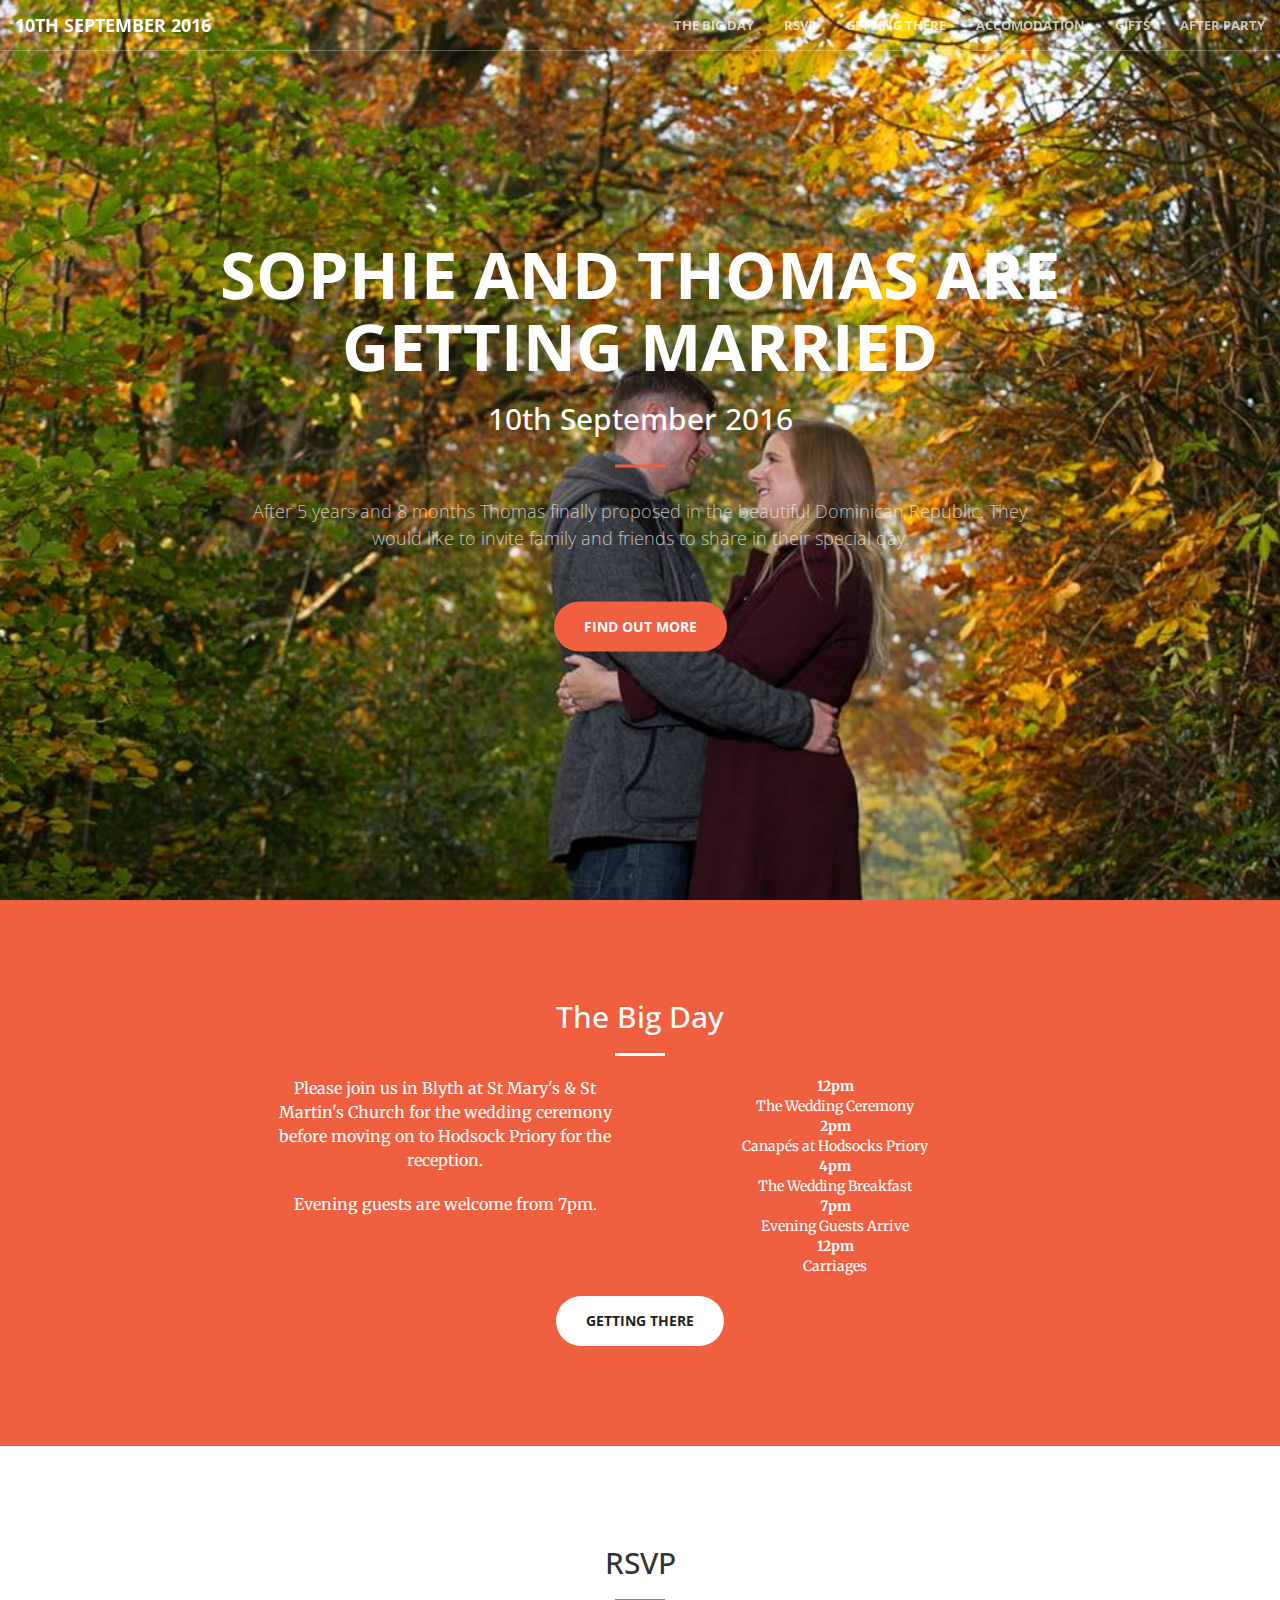
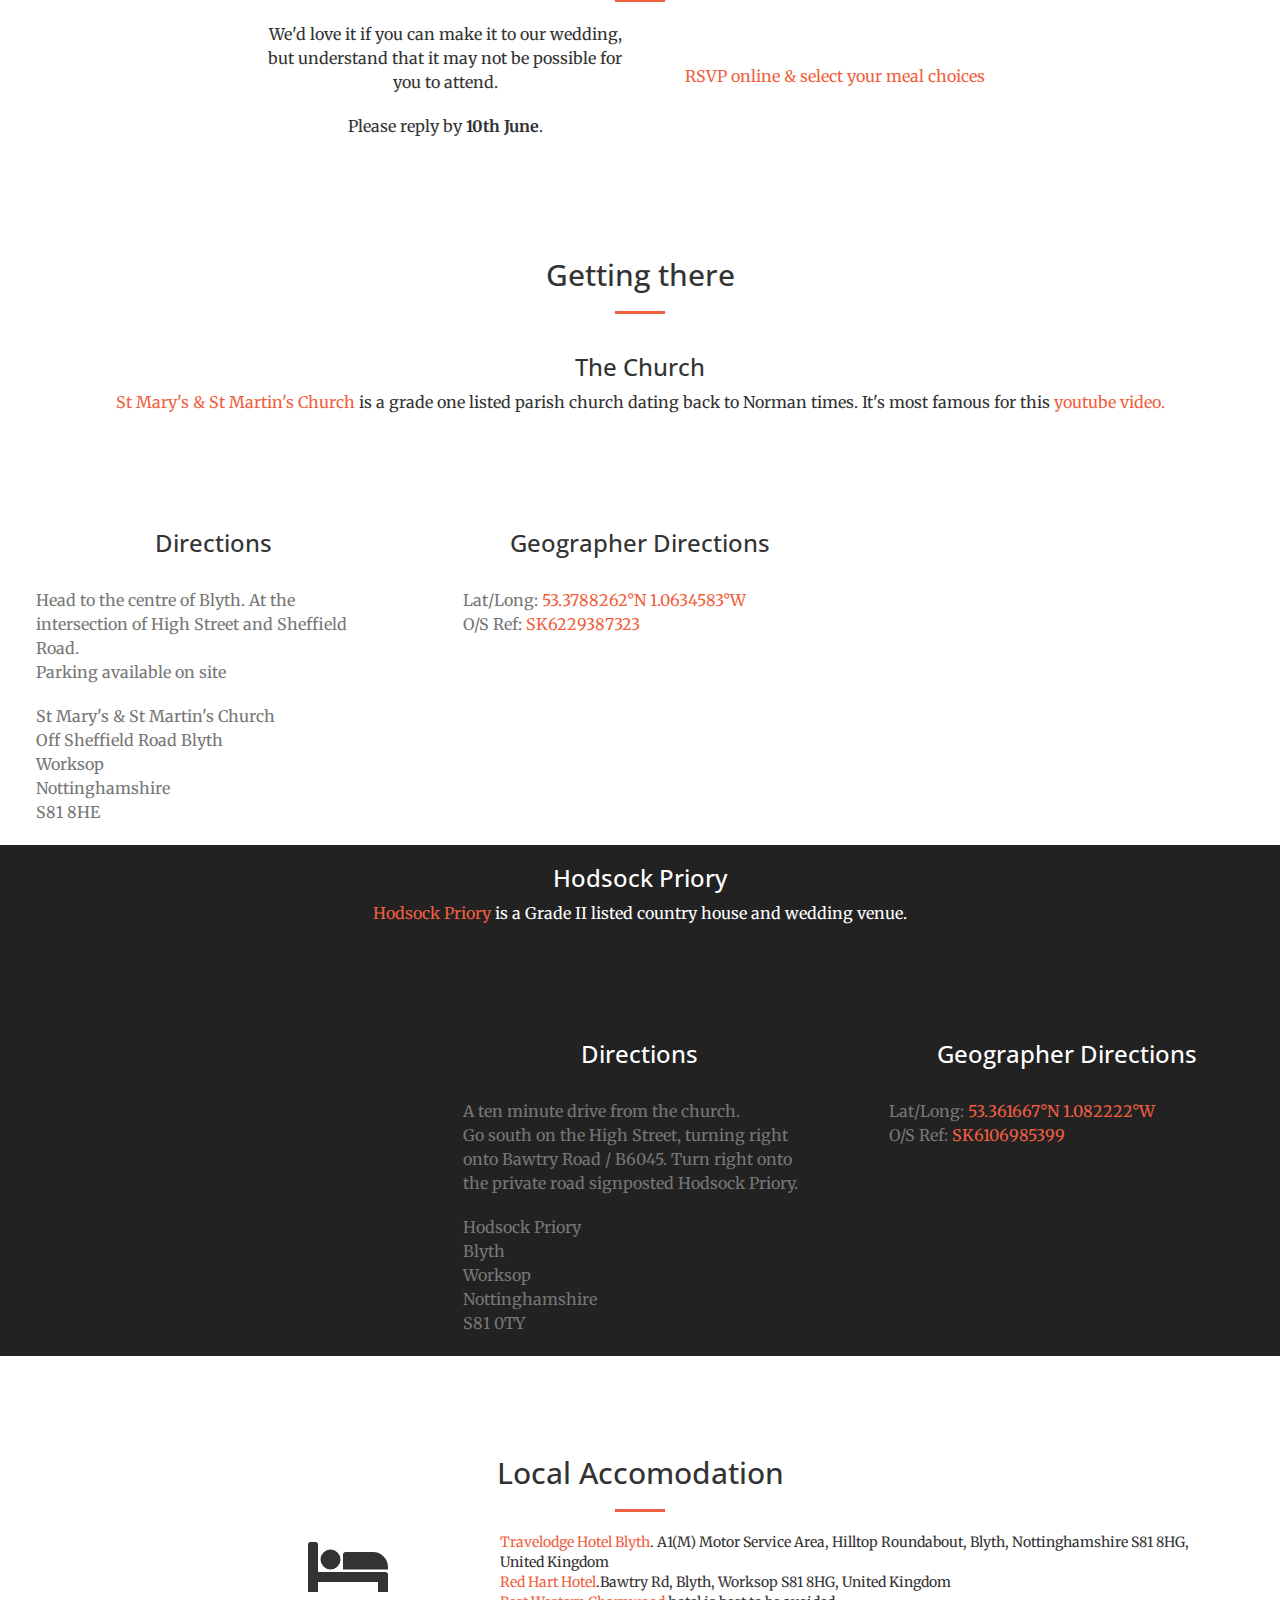
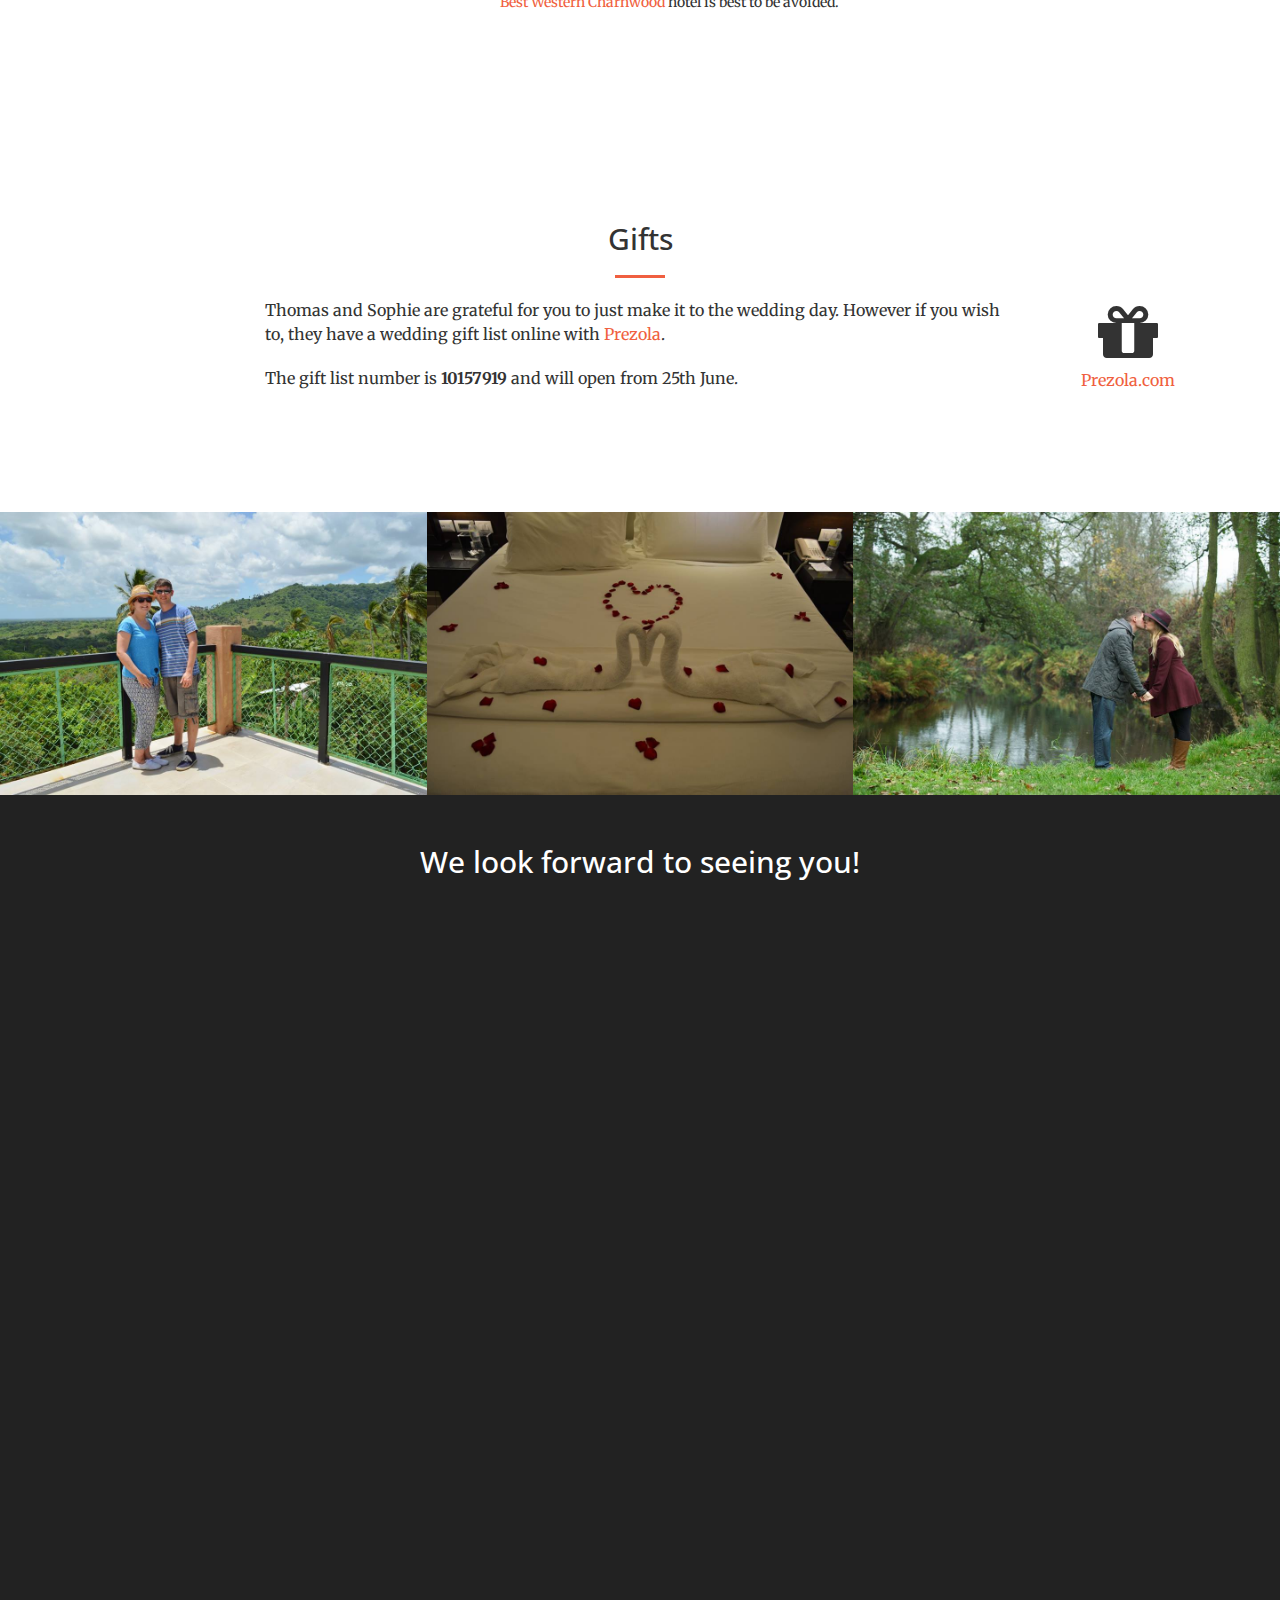
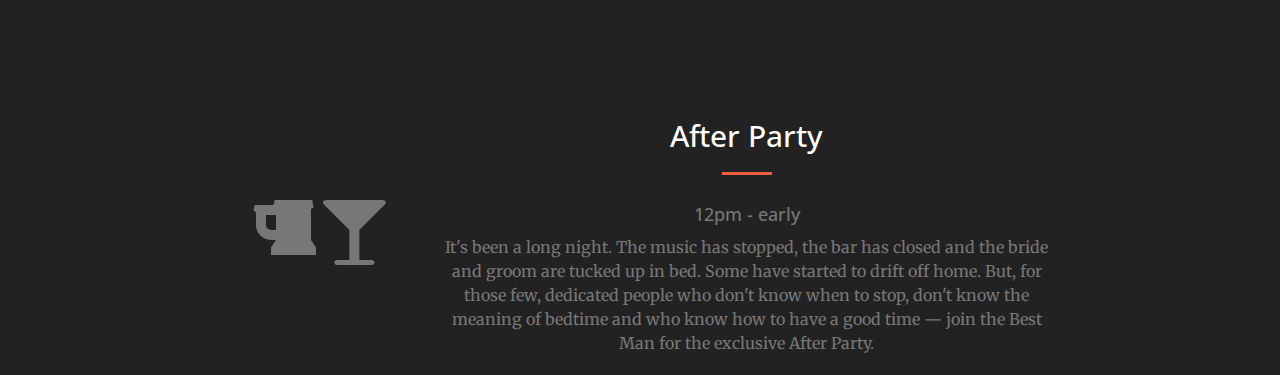
==== index.html @ a08fa5dc "Added gift list, updated times" ====
<!DOCTYPE html>
<html lang="en">

<head>

    <meta charset="utf-8">
    <meta http-equiv="X-UA-Compatible" content="IE=edge">
    <meta name="viewport" content="width=device-width, initial-scale=1">
    <meta name="description" content="">
    <meta name="author" content="">

    <title>Sophie and Thomas are getting married</title>

    <!-- Bootstrap Core CSS -->
    <link rel="stylesheet" href="css/bootstrap.min.css" type="text/css">

    <!-- Custom Fonts -->
    <link href='http://fonts.googleapis.com/css?family=Open+Sans:300italic,400italic,600italic,700italic,800italic,400,300,600,700,800' rel='stylesheet' type='text/css'>
    <link href='http://fonts.googleapis.com/css?family=Merriweather:400,300,300italic,400italic,700,700italic,900,900italic' rel='stylesheet' type='text/css'>
    <link rel="stylesheet" href="font-awesome/css/font-awesome.min.css" type="text/css">

    <!-- Plugin CSS -->
    <link rel="stylesheet" href="css/animate.min.css" type="text/css">

    <!-- Custom CSS -->
    <link rel="stylesheet" href="css/creative.css" type="text/css">

    <!-- HTML5 Shim and Respond.js IE8 support of HTML5 elements and media queries -->
    <!-- WARNING: Respond.js doesn't work if you view the page via file:// -->
    <!--[if lt IE 9]>
        <script src="https://oss.maxcdn.com/libs/html5shiv/3.7.0/html5shiv.js"></script>
        <script src="https://oss.maxcdn.com/libs/respond.js/1.4.2/respond.min.js"></script>
    <![endif]-->

</head>

<body id="page-top">

    <nav id="mainNav" class="navbar navbar-default navbar-fixed-top">
        <div class="container-fluid">
            <!-- Brand and toggle get grouped for better mobile display -->
            <div class="navbar-header">
                <button type="button" class="navbar-toggle collapsed" data-toggle="collapse" data-target="#bs-example-navbar-collapse-1">
                    <span class="sr-only">Toggle navigation</span>
                    <span class="icon-bar"></span>
                    <span class="icon-bar"></span>
                    <span class="icon-bar"></span>
                </button>
                <a class="navbar-brand page-scroll" href="#page-top">10th September 2016</a>
            </div>

            <!-- Collect the nav links, forms, and other content for toggling -->
            <div class="collapse navbar-collapse" id="bs-example-navbar-collapse-1">
                <ul class="nav navbar-nav navbar-right">
                    <li>
                        <a class="page-scroll" href="#bigday">The Big Day</a>
                    </li>
                    <li>
                        <a class="page-scroll" href="#rsvp">RSVP</a>
                    </li>
                    <li>
                        <a class="page-scroll" href="#gettingthere">Getting There</a>
                    </li>
                    <li>
                        <a class="page-scroll" href="#hotels">Accomodation</a>
                    </li>
                    <li>
                        <a class="page-scroll" href="#gifts">Gifts</a>
                    </li>
                    <li>
                        <a class="page-scroll" href="#afterparty">After Party</a>
                    </li>
                </ul>
            </div>
            <!-- /.navbar-collapse -->
        </div>
        <!-- /.container-fluid -->
    </nav>

    <header>
        <div class="header-content">
            <div class="header-content-inner">
                <h1>Sophie and Thomas are getting married</h1>
                <h2>10th September 2016
                <hr>
                <p>After 5 years and 8 months Thomas finally proposed in the beautiful Dominican Republic.
                They would like to invite family and friends to share in their special day.</p>
                <a href="#bigday" class="btn btn-primary btn-xl page-scroll">Find Out More</a>
            </div>
        </div>
    </header>

    <section class="bg-primary" id="bigday">
        <div class="container">
            <div class="row">
                <div class="col-lg-8 col-lg-offset-2 text-center">
                    <h2 class="section-heading">The Big Day</h2>
                    <hr class="light">
                </div>
            </div>

            <div class="row">
                <div class="col-lg-4 col-lg-offset-2 text-center">
                    <p>Please join us in Blyth at St Mary&apos;s &amp; St Martin&apos;s Church for the wedding ceremony before moving on to Hodsock Priory for the reception.</p>
                    <p>Evening guests are welcome from 7pm.</p>
                </div>
                <div class="col-lg-4 text-center">
                  <dl>
                    <dt>12pm</dt>
                    <dd>The Wedding Ceremony</dd>
                    <dt>2pm</dt>
                    <dd>Canapés at Hodsocks Priory</dd>
                    <dt>4pm</dt>
                    <dd>The Wedding Breakfast</dd>
                    <dt>7pm</dt>
                    <dd>Evening Guests Arrive</dd>
                    <dt>12pm</dt>
                    <dd>Carriages</dd>
                  </dl>
                </div>
            </div>

            <div class="row">
                <div class="col-lg-8 col-lg-offset-2 text-center">
                  <a href="#gettingthere" class="btn btn-default btn-xl page-scroll">Getting There</a>
                </div>
            </div>

        </div>
    </section>

    <section id="rsvp">
        <div class="container">
            <div class="row">
                <div class="col-lg-8 col-lg-offset-2 text-center">
                    <h2 class="section-heading">RSVP</h2>
                    <hr class="primary">
                </div>
                <div class="col-lg-4 col-lg-offset-2 text-center">
                  <p>We&apos;d love it if you can make it to our wedding, but understand that it may not be possible for you to attend.</p>
                  <p>Please reply by <b>10th June</b>.</p>
                </div>
                <div class="col-lg-4 text-center">
                    <i class="fa fa-edit fa-3x wow bounceIn" data-wow-delay=".1s"></i>
                    <p><a href="rsvp.html">RSVP online &amp; select your meal choices</a></p>
                </div>
            </div>
        </div>
    </section>

    <section id="gettingthere" style="padding:0">
        <div class="container">
            <div class="row">
                <div class="col-lg-12 text-center">
                    <h2 class="section-heading">Getting there</h2>
                    <hr class="primary">
                </div>
            </div>
        </div>
        <div class="container-fluid">
          <div class="row">
              <div class="col-lg-12 text-center">
                  <h3>The Church</h3>
                  <p><a href="https://en.wikipedia.org/wiki/St._Mary_and_St._Martin’s_Church,_Blyth">St Mary&apos;s &amp; St Martin&apos;s Church</a> is a grade one listed parish church dating back to Norman times.
                  It&apos;s most famous for this <a href="http://www.youtube.com/watch?v=cMrvcORsDLI">youtube video.</a></p>
              </div>
          </div>
            <div class="row">
                <div class="col-md-4 text-center">
                    <div class="service-box">
                        <i class="fa fa-4x fa-car wow bounceIn text-primary"></i>
                        <h3>Directions</h3>
                        <div class="text-left text-muted direction-box">
                          <p>Head to the centre of Blyth. At the intersection of High Street and Sheffield Road.</p>
                          <p>Parking available on site</p>
                          <br/>
                          <p>St Mary&apos;s &amp; St Martin&apos;s Church<br />
                            Off Sheffield Road
                            Blyth<br />
                            Worksop<br />
                            Nottinghamshire<br />
                            S81 8HE<br />
                          </p>
                      </div>
                    </div>
                </div>
                <div class="col-md-4 text-center">
                    <div class="service-box">
                        <i class="fa fa-compass  fa-4x  wow bounceIn text-primary" data-wow-delay=".1s"></i>
                        <h3>Geographer Directions</h3>
                        <div class="text-left text-muted direction-box">
                          <p class="text-muted">Lat/Long: <a href="https://www.google.com/maps/place//@53.378826,-1.063458,15z/data=!4m2!3m1!1s0x0:0x0!5m1!1e4?hl=en">53.3788262°N 1.0634583°W</a></p>
                          <p class="text-muted">O/S Ref: <a href="http://streetmap.co.uk/grid/462293_387324_120">SK6229387323</a></p>
                        </div>
                    </div>
                </div>
                <div class="col-md-4 text-center">
                    <div class="service-box">
                        <iframe src="https://www.google.com/maps/embed?pb=!1m18!1m12!1m3!1d4760.009570022989!2d-1.06208945619135!3d53.37896386280019!2m3!1f0!2f0!3f0!3m2!1i1024!2i768!4f13.1!3m3!1m2!1s0x4879082c487f921f%3A0x64be069c016cb167!2sBlyth%2C+Nottinghamshire%2C+UK!5e0!3m2!1sen!2sus!4v1456592866315" width="300" height="300" frameborder="0" style="border:0;" allowfullscreen></iframe>
                    </div>
                </div>
            </div>
          </div>
        </div>
      </section>

      <section id="gettingthere2" style="padding:0;">
          <div class="container-fluid bg-dark text-muted" style="">
            <div class="row">
                <div class="col-lg-12 text-center">
                    <h3>Hodsock Priory</h3>
                    <p><a href="http://www.hodsockpriory.com">Hodsock Priory</a> is a Grade II listed country house and wedding venue.</p>
                </div>
            </div>
            <div class="row">
              <div class="col-md-4 text-center">
                  <div class="service-box">
                      <iframe src="https://www.google.com/maps/embed?pb=!1m18!1m12!1m3!1d2380.938889545225!2d-1.0848186481462587!3d53.36224857988407!2m3!1f0!2f0!3f0!3m2!1i1024!2i768!4f13.1!3m3!1m2!1s0x4879a712f91eb495%3A0x3b90d8b48d2a45e0!2sHodsock+Priory+Wedding+Venue!5e0!3m2!1sen!2sus!4v1456593014130" width="300" height="300" frameborder="0" style="border0;" allowfullscreen></iframe>
                  </div>
              </div>
                <div class="col-md-4 text-center">
                    <div class="service-box">
                        <i class="fa fa-4x fa-car wow bounceIn text-primary"></i>
                        <h3>Directions</h3>
                        <div class="text-left text-muted direction-box">
                          <p>A ten minute drive from the church.</p>
                          <p>Go south on the High Street, turning right onto Bawtry Road / B6045. Turn right onto the private road signposted Hodsock Priory.</p>
                          <br/>
                          <p>Hodsock Priory<br />
                            Blyth<br />
                            Worksop<br />
                            Nottinghamshire<br />
                            S81 0TY<br />
                          </p>
                      </div>
                    </div>
                </div>
                <div class="col-md-4 text-center">
                    <div class="service-box">
                        <i class="fa fa-compass  fa-4x  wow bounceIn text-primary" data-wow-delay=".1s"></i>
                        <h3>Geographer Directions</h3>
                          <div class="text-left text-muted direction-box">
                          <p class="text-muted">Lat/Long: <a href="https://www.google.com/maps/place/Hodsock+Priory/@53.361667,-1.082222,15z/data=!4m6!1m3!3m2!1s0x0:0x0!3b1!3m1!1s0x0000000000000000:0x423e89a7cfa94254!5m1!1e4?hl=en">53.361667°N 1.082222°W</a></p>
                          <p class="text-muted">O/S Ref: <a href="https://streetmap.co.uk/grid/461070_385399_120">SK6106985399</a></p>
                      </div>
                    </div>
                </div>
          </div>
          </div>
      </section>

      <section id="hotels">
          <div class="container">
              <div class="row">
                  <div class="col-lg-8 col-lg-offset-2 text-center">
                      <h2 class="section-heading">Local Accomodation</h2>
                      <hr class="primary">
                  </div>
                  <div class="col-lg-2 col-lg-offset-2 text-center">
                    <i class="fa fa-hotel fa-5x" ></i>
                  </div>
                  <div class="col-lg-8 text-left">
                      <ul style="list-style-type:none;">
                        <li><a href="https://www.travelodge.co.uk/search_and_book/index.php?locationCode=&location=Blyth%20A1%20%28M%29%20Travelodge&checkInDate=10/09/2016&checkOutDate=11/09/2016&no_of_rooms=1&adults_1=1&children_1=0&adults_2=1&children_2=0&adults_3=1&children_3=0&adults_4=1&children_4=0&adults_5=1&children_5=0&adults_6=1&children_6=0&adults_7=1&children_7=0&adults_8=1&children_8=0&adults_9=1&children_9=0&action=search&check_form=&action_origin=hotel">Travelodge Hotel Blyth</a>. A1(M) Motor Service Area, Hilltop Roundabout, Blyth, Nottinghamshire S81 8HG, United Kingdom</li>
                        <li><a href="http://redhart.co.uk">Red Hart Hotel</a>.Bawtry Rd, Blyth, Worksop S81 8HG, United Kingdom</li>
                        <li><a href="https://www.google.com/url?sa=t&rct=j&url=https%3A%2F%2Fwww.bestwestern.co.uk%2Fhotels%2Fbest-western-charnwood-hotel-83618%3Futm_source%3Dgoogle_places%26utm_medium%3Dorganic%26utm_campaign%3DBest_Western_Charnwood_Hotel&source=maps&cd=1&usg=AFQjCNGxvXFKsRbVQMyAKA6sEWc9L-ZbnQ&sig2=7S_ahPqmlfQy4W1DxhtqYg&ved=1t%3A3443%2Cp%3ACs_RVubCG4e0a9Kdk_AI">Best Western Charnwood</a> hotel is best to be avoided.</li>
                      </ul>
                  </div>
              </div>
          </div>
      </section>


      <section id="gifts">
          <div class="container">
              <div class="row">
                  <div class="col-lg-8 col-lg-offset-2 text-center">
                      <h2 class="section-heading">Gifts</h2>
                      <hr class="primary">
                  </div>

                  <div class="col-lg-8 col-lg-offset-2 text-left">
                      <p>Thomas and Sophie are grateful for you to just make it to the wedding day. However if you wish to, they have a wedding gift list online with <a href="http://www.prezola.com/wishlists/10157919">Prezola</a>.</p>
                      <p>The gift list number is <b>10157919</b> and will open from 25th June.</p>
                  </div>

                  <div class="col-lg-2 text-center">
                    <i class="fa fa-gift fa-5x" ></i>
                    <p><a href="http://www.prezola.com/wishlists/10157919">Prezola.com</a></p>
                  </div>
              </div>
          </div>
      </section>

    <section class="no-padding" id="portfolio">
        <div class="container-fluid">
            <div class="row no-gutter">
                <div class="col-lg-4 col-sm-6">
                        <img src="img/portfolio/1.jpg" class="img-responsive" alt="Dominican Republic">
                </div>
                <div class="col-lg-4 col-sm-6">
                        <img src="img/portfolio/2.jpg" class="img-responsive" alt="Swans">
                </div>
                <div class="col-lg-4 col-sm-6">
                        <img src="img/portfolio/3.jpg" class="img-responsive" alt="Snogging">
                </div>
            </div>
        </div>
    </section>

    <aside class="bg-dark" style="padding-bottom: 800px;">
        <div class="container text-center">
            <div class="call-to-action">
                <h2>We look forward to seeing you!</h2>
            </div>
        </div>
    </aside>


    <section id="afterparty" style="padding:0;">
        <div class="container-fluid bg-dark text-muted" style="padding-top: 1.5em;">
            <div class="row">
                <div class="col-lg-8 col-lg-offset-3 text-center">
                    <h2 class="section-heading">After Party</h2>
                    <hr class="primary">
                </div>
                <div class="col-lg-2 col-lg-offset-2 text-center text-muted">
                  <i class="fa fa-beer fa-5x" ></i> <i class="fa fa-glass fa-5x" ></i>
                </div>
                <div class="col-lg-6 text-center text-muted">
                    <h4>12pm - early</h4>
                    <p>It&apos;s been a long night. The music has stopped, the bar has closed and the bride and groom are tucked up in bed. Some have started to drift off home. But, for those few, dedicated people who don&apos;t know when to stop, don&apos;t know the meaning of bedtime and who know how to have a good time &mdash; join the Best Man for the exclusive After Party.</p>
                </div>
            </div>
        </div>
    </section>


    <!-- jQuery -->
    <script src="js/jquery.js"></script>

    <!-- Bootstrap Core JavaScript -->
    <script src="js/bootstrap.min.js"></script>

    <!-- Plugin JavaScript -->
    <script src="js/jquery.easing.min.js"></script>
    <script src="js/jquery.fittext.js"></script>
    <script src="js/wow.min.js"></script>

    <!-- Custom Theme JavaScript -->
    <script src="js/creative.js"></script>

</body>

</html>
---- css/creative.css ----
/*!
 * Start Bootstrap - Creative Bootstrap Theme (http://startbootstrap.com)
 * Code licensed under the Apache License v2.0.
 * For details, see http://www.apache.org/licenses/LICENSE-2.0.
 */

html,
body {
    width: 100%;
    height: 100%;
}

body {
    font-family: Merriweather,'Helvetica Neue',Arial,sans-serif;
}

hr {
    max-width: 50px;
    border-color: #f05f40;
    border-width: 3px;
}

hr.light {
    border-color: #fff;
}

a {
    color: #f05f40;
    -webkit-transition: all .35s;
    -moz-transition: all .35s;
    transition: all .35s;
}

a:hover,
a:focus {
    color: #eb3812;
}

h1,
h2,
h3,
h4,
h5,
h6 {
    font-family: 'Open Sans','Helvetica Neue',Arial,sans-serif;
}

p {
    margin-bottom: 20px;
    font-size: 16px;
    line-height: 1.5;
}

.bg-primary {
    background-color: #f05f40;
}

.bg-dark {
    color: #fff;
    background-color: #222;
}

.text-faded {
    color: rgba(255,255,255,.7);
}

section {
    padding: 100px 0;
}

aside {
    padding: 50px 0;
}

.no-padding {
    padding: 0;
}

.navbar-default {
    border-color: rgba(34,34,34,.05);
    font-family: 'Open Sans','Helvetica Neue',Arial,sans-serif;
    background-color: #fff;
    -webkit-transition: all .35s;
    -moz-transition: all .35s;
    transition: all .35s;
}

.navbar-default .navbar-header .navbar-brand {
    text-transform: uppercase;
    font-family: 'Open Sans','Helvetica Neue',Arial,sans-serif;
    font-weight: 700;
    color: #f05f40;
}

.navbar-default .navbar-header .navbar-brand:hover,
.navbar-default .navbar-header .navbar-brand:focus {
    color: #eb3812;
}

.navbar-default .nav > li>a,
.navbar-default .nav>li>a:focus {
    text-transform: uppercase;
    font-size: 13px;
    font-weight: 700;
    color: #222;
}

.navbar-default .nav > li>a:hover,
.navbar-default .nav>li>a:focus:hover {
    color: #f05f40;
}

.navbar-default .nav > li.active>a,
.navbar-default .nav>li.active>a:focus {
    color: #f05f40!important;
    background-color: transparent;
}

.navbar-default .nav > li.active>a:hover,
.navbar-default .nav>li.active>a:focus:hover {
    background-color: transparent;
}

@media(min-width:768px) {
    .navbar-default {
        border-color: rgba(255,255,255,.3);
        background-color: transparent;
    }

    .navbar-default .navbar-header .navbar-brand {
        color: rgba(255,255,255,.7);
    }

    .navbar-default .navbar-header .navbar-brand:hover,
    .navbar-default .navbar-header .navbar-brand:focus {
        color: #fff;
    }

    .navbar-default .nav > li>a,
    .navbar-default .nav>li>a:focus {
        color: rgba(255,255,255,.7);
    }

    .navbar-default .nav > li>a:hover,
    .navbar-default .nav>li>a:focus:hover {
        color: #fff;
    }

    .navbar-default.affix {
        border-color: rgba(34,34,34,.05);
        background-color: #fff;
    }

    .navbar-default.affix .navbar-header .navbar-brand {
        font-size: 14px;
        color: #f05f40;
    }

    .navbar-default.affix .navbar-header .navbar-brand:hover,
    .navbar-default.affix .navbar-header .navbar-brand:focus {
        color: #eb3812;
    }

    .navbar-default.affix .nav > li>a,
    .navbar-default.affix .nav>li>a:focus {
        color: #222;
    }

    .navbar-default.affix .nav > li>a:hover,
    .navbar-default.affix .nav>li>a:focus:hover {
        color: #f05f40;
    }
}

header {
    position: relative;
    width: 100%;
    min-height: auto;
    text-align: center;
    color: #fff;
    background-image: url(../img/header.jpg);
    background-position: center;
    -webkit-background-size: cover;
    -moz-background-size: cover;
    background-size: cover;
    -o-background-size: cover;
}

header .header-content {
    position: relative;
    width: 100%;
    padding: 100px 15px;
    text-align: center;
}

header .header-content .header-content-inner h1 {
    margin-top: 0;
    margin-bottom: 0;
    text-transform: uppercase;
    font-weight: 700;
}

header .header-content .header-content-inner hr {
    margin: 30px auto;
}

header .header-content .header-content-inner p {
    margin-bottom: 50px;
    font-size: 16px;
    font-weight: 300;
    color: rgba(255,255,255,.7);
}

@media(min-width:768px) {
    header {
        min-height: 100%;
    }

    header .header-content {
        position: absolute;
        top: 50%;
        padding: 0 50px;
        -webkit-transform: translateY(-50%);
        -ms-transform: translateY(-50%);
        transform: translateY(-50%);
    }

    header .header-content .header-content-inner {
        margin-right: auto;
        margin-left: auto;
        max-width: 1000px;
    }

    header .header-content .header-content-inner p {
        margin-right: auto;
        margin-left: auto;
        max-width: 80%;
        font-size: 18px;
    }
}

.section-heading {
    margin-top: 0;
}

.service-box {
    margin: 50px auto 0;
    max-width: 400px;
}

@media(min-width:992px) {
    .service-box {
        margin: 20px auto 0;
    }
}

.service-box p {
    margin-bottom: 0;
}

.portfolio-box {
    display: block;
    position: relative;
    margin: 0 auto;
    max-width: 650px;
}

.portfolio-box .portfolio-box-caption {
    display: block;
    position: absolute;
    bottom: 0;
    width: 100%;
    height: 100%;
    text-align: center;
    color: #fff;
    opacity: 0;
    background: rgba(240,95,64,.9);
    -webkit-transition: all .35s;
    -moz-transition: all .35s;
    transition: all .35s;
}

.portfolio-box .portfolio-box-caption .portfolio-box-caption-content {
    position: absolute;
    top: 50%;
    width: 100%;
    text-align: center;
    transform: translateY(-50%);
}

.portfolio-box .portfolio-box-caption .portfolio-box-caption-content .project-category,
.portfolio-box .portfolio-box-caption .portfolio-box-caption-content .project-name {
    padding: 0 15px;
    font-family: 'Open Sans','Helvetica Neue',Arial,sans-serif;
}

.portfolio-box .portfolio-box-caption .portfolio-box-caption-content .project-category {
    text-transform: uppercase;
    font-size: 14px;
    font-weight: 600;
}

.portfolio-box .portfolio-box-caption .portfolio-box-caption-content .project-name {
    font-size: 18px;
}

.portfolio-box:hover .portfolio-box-caption {
    opacity: 1;
}

@media(min-width:768px) {
    .portfolio-box .portfolio-box-caption .portfolio-box-caption-content .project-category {
        font-size: 16px;
    }

    .portfolio-box .portfolio-box-caption .portfolio-box-caption-content .project-name {
        font-size: 22px;
    }
}

.call-to-action h2 {
    margin: 0 auto 20px;
}

.text-primary {
    color: #f05f40;
}

.no-gutter > [class*=col-] {
    padding-right: 0;
    padding-left: 0;
}

.btn-default {
    border-color: #fff;
    color: #222;
    background-color: #fff;
    -webkit-transition: all .35s;
    -moz-transition: all .35s;
    transition: all .35s;
}

.btn-default:hover,
.btn-default:focus,
.btn-default.focus,
.btn-default:active,
.btn-default.active,
.open > .dropdown-toggle.btn-default {
    border-color: #ededed;
    color: #222;
    background-color: #f2f2f2;
}

.btn-default:active,
.btn-default.active,
.open > .dropdown-toggle.btn-default {
    background-image: none;
}

.btn-default.disabled,
.btn-default[disabled],
fieldset[disabled] .btn-default,
.btn-default.disabled:hover,
.btn-default[disabled]:hover,
fieldset[disabled] .btn-default:hover,
.btn-default.disabled:focus,
.btn-default[disabled]:focus,
fieldset[disabled] .btn-default:focus,
.btn-default.disabled.focus,
.btn-default[disabled].focus,
fieldset[disabled] .btn-default.focus,
.btn-default.disabled:active,
.btn-default[disabled]:active,
fieldset[disabled] .btn-default:active,
.btn-default.disabled.active,
.btn-default[disabled].active,
fieldset[disabled] .btn-default.active {
    border-color: #fff;
    background-color: #fff;
}

.btn-default .badge {
    color: #fff;
    background-color: #222;
}

.btn-primary {
    border-color: #f05f40;
    color: #fff;
    background-color: #f05f40;
    -webkit-transition: all .35s;
    -moz-transition: all .35s;
    transition: all .35s;
}

.btn-primary:hover,
.btn-primary:focus,
.btn-primary.focus,
.btn-primary:active,
.btn-primary.active,
.open > .dropdown-toggle.btn-primary {
    border-color: #ed431f;
    color: #fff;
    background-color: #ee4b28;
}

.btn-primary:active,
.btn-primary.active,
.open > .dropdown-toggle.btn-primary {
    background-image: none;
}

.btn-primary.disabled,
.btn-primary[disabled],
fieldset[disabled] .btn-primary,
.btn-primary.disabled:hover,
.btn-primary[disabled]:hover,
fieldset[disabled] .btn-primary:hover,
.btn-primary.disabled:focus,
.btn-primary[disabled]:focus,
fieldset[disabled] .btn-primary:focus,
.btn-primary.disabled.focus,
.btn-primary[disabled].focus,
fieldset[disabled] .btn-primary.focus,
.btn-primary.disabled:active,
.btn-primary[disabled]:active,
fieldset[disabled] .btn-primary:active,
.btn-primary.disabled.active,
.btn-primary[disabled].active,
fieldset[disabled] .btn-primary.active {
    border-color: #f05f40;
    background-color: #f05f40;
}

.btn-primary .badge {
    color: #f05f40;
    background-color: #fff;
}

.btn {
    border: 0;
    border-radius: 300px;
    text-transform: uppercase;
    font-family: 'Open Sans','Helvetica Neue',Arial,sans-serif;
    font-weight: 700;
}

.btn-xl {
    padding: 15px 30px;
}

::-moz-selection {
    text-shadow: none;
    color: #fff;
    background: #222;
}

::selection {
    text-shadow: none;
    color: #fff;
    background: #222;
}

img::selection {
    color: #fff;
    background: 0 0;
}

img::-moz-selection {
    color: #fff;
    background: 0 0;
}

body {
    webkit-tap-highlight-color: #222;
}

.direction-box{
  padding: 1.5em;
}
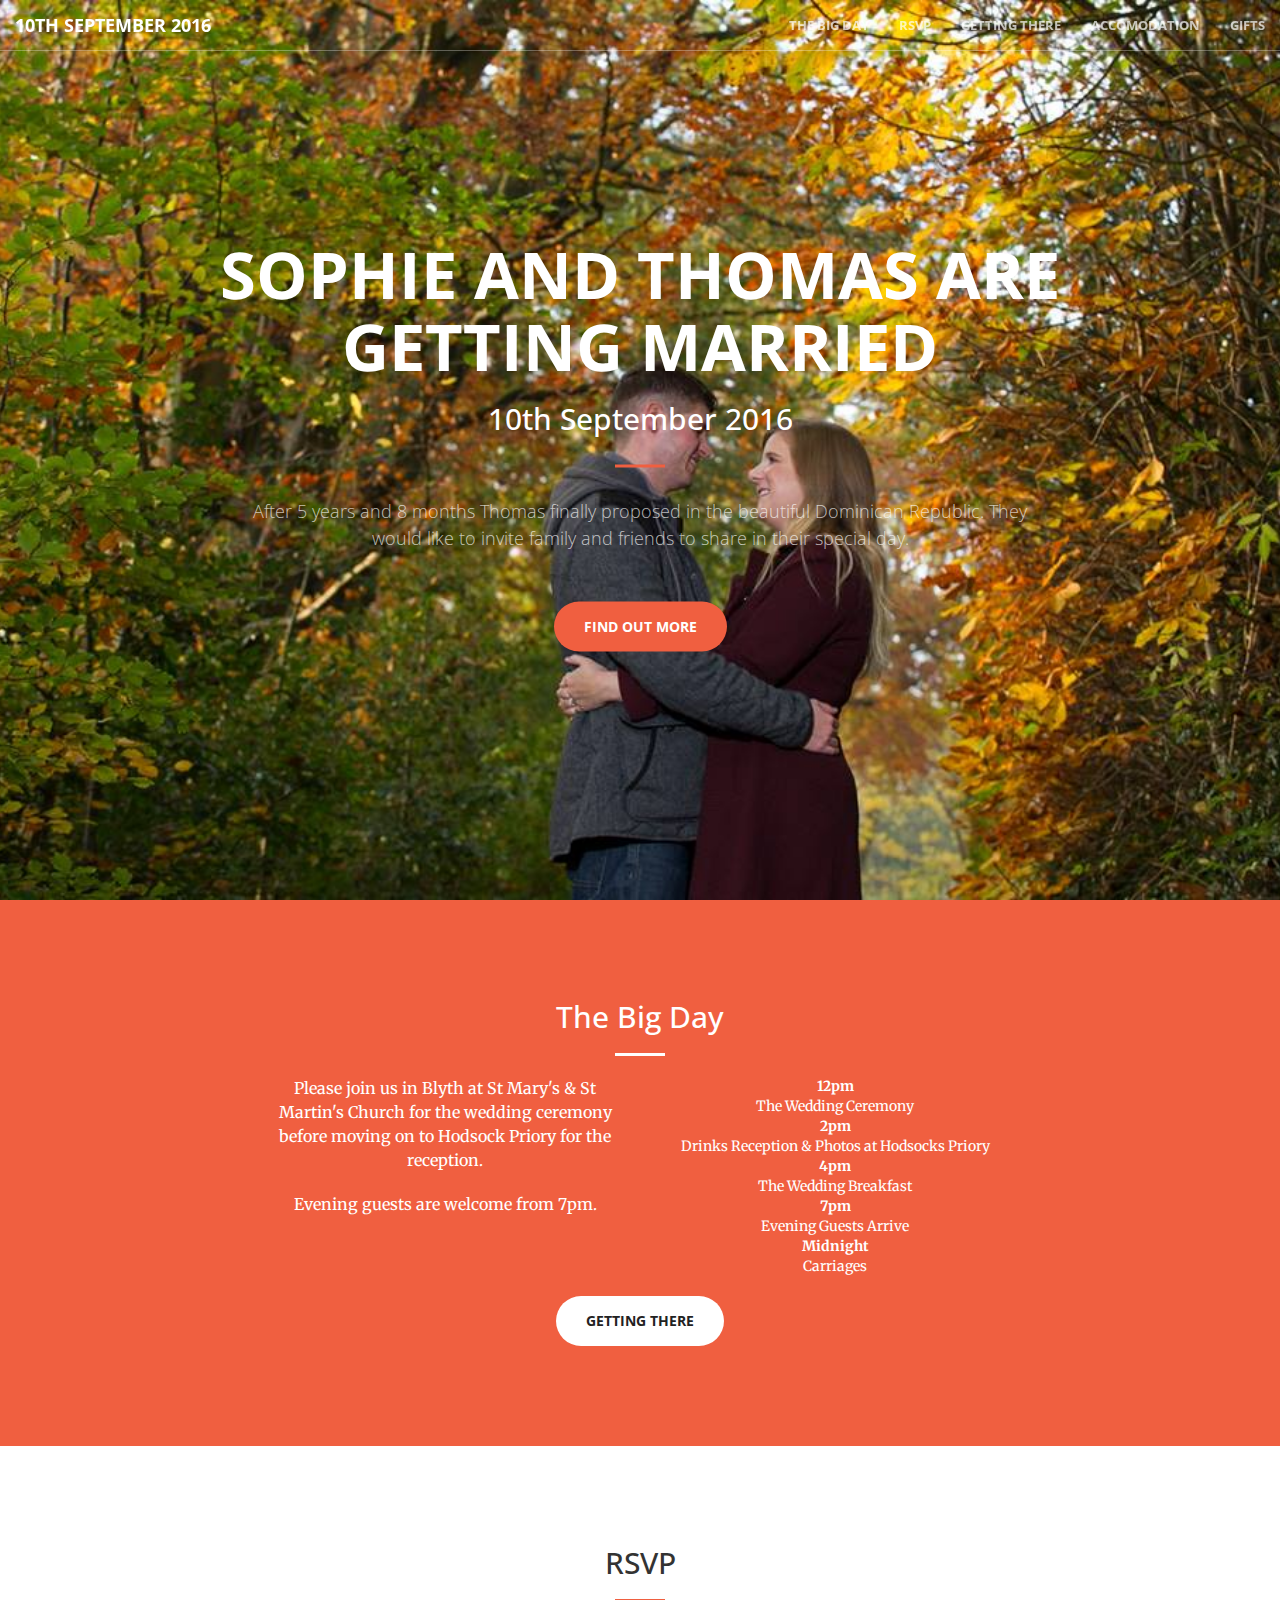
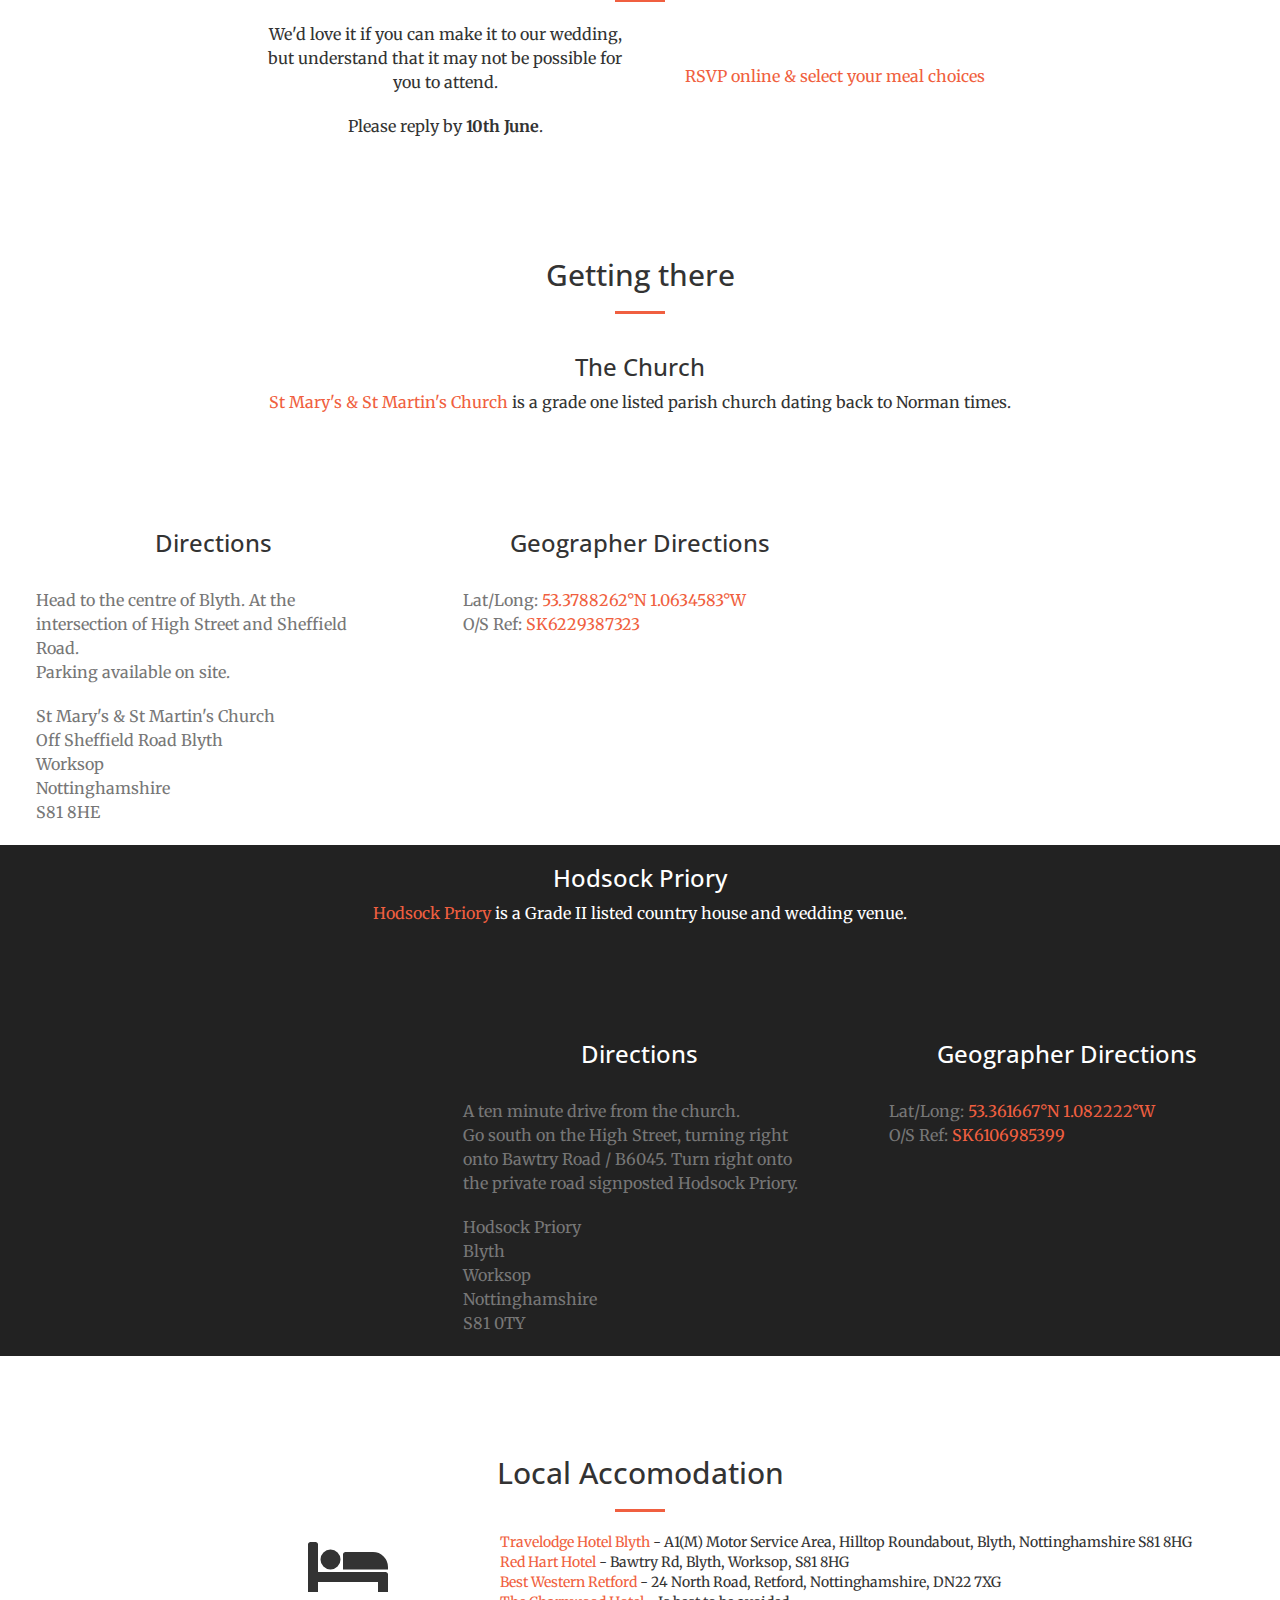
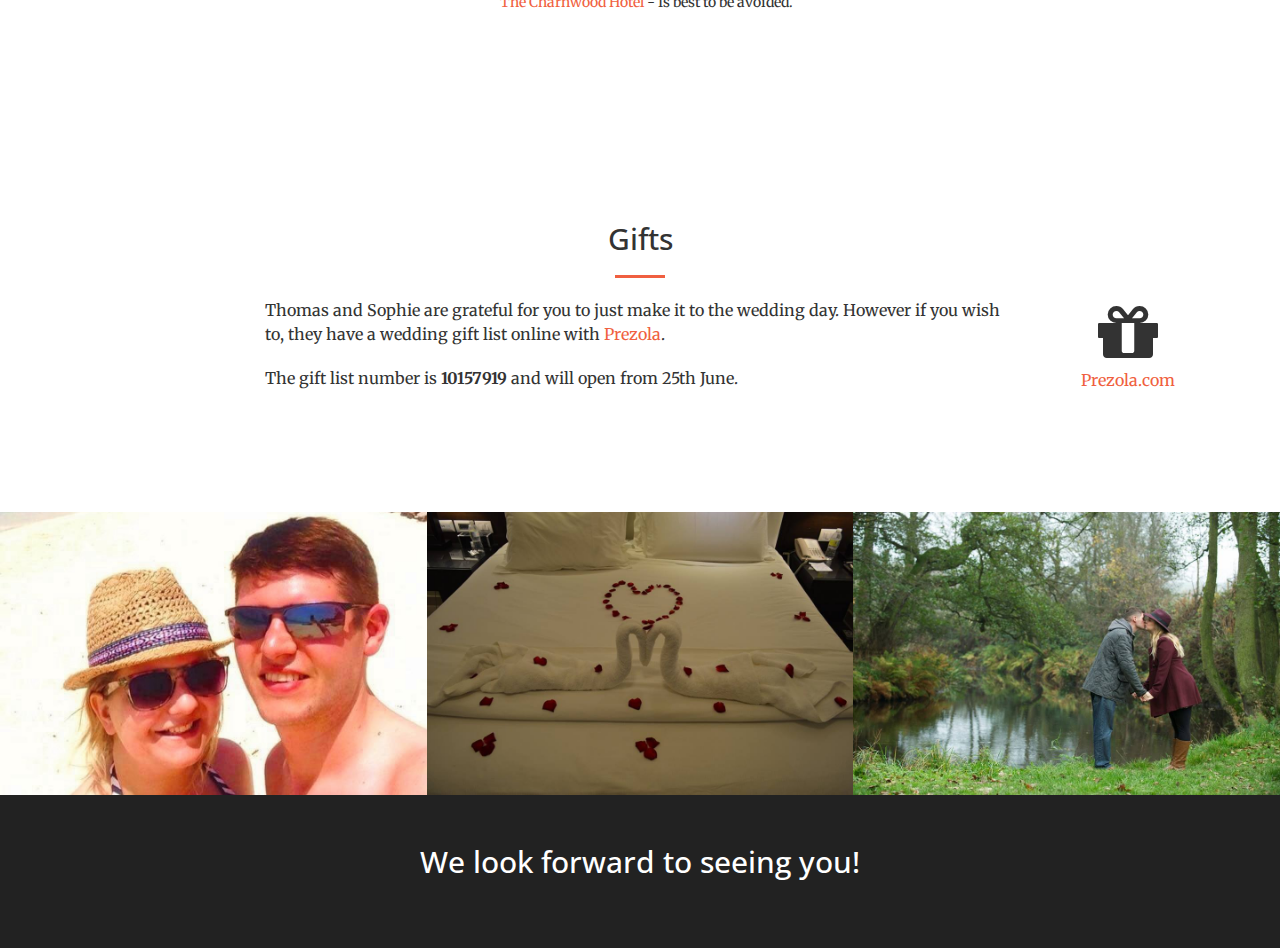
==== commit a5b55bcb: "Thomas's edits. New photo, changes to times" ====
--- a/index.html
+++ b/index.html
@@ -67,9 +67,6 @@
                     <li>
                         <a class="page-scroll" href="#gifts">Gifts</a>
                     </li>
-                    <li>
-                        <a class="page-scroll" href="#afterparty">After Party</a>
-                    </li>
                 </ul>
             </div>
             <!-- /.navbar-collapse -->
@@ -109,12 +106,12 @@
                     <dt>12pm</dt>
                     <dd>The Wedding Ceremony</dd>
                     <dt>2pm</dt>
-                    <dd>Canapés at Hodsocks Priory</dd>
+                    <dd>Drinks Reception &amp; Photos at Hodsocks Priory</dd>
                     <dt>4pm</dt>
                     <dd>The Wedding Breakfast</dd>
                     <dt>7pm</dt>
                     <dd>Evening Guests Arrive</dd>
-                    <dt>12pm</dt>
+                    <dt>Midnight</dt>
                     <dd>Carriages</dd>
                   </dl>
                 </div>
@@ -161,8 +158,7 @@
           <div class="row">
               <div class="col-lg-12 text-center">
                   <h3>The Church</h3>
-                  <p><a href="https://en.wikipedia.org/wiki/St._Mary_and_St._Martin’s_Church,_Blyth">St Mary&apos;s &amp; St Martin&apos;s Church</a> is a grade one listed parish church dating back to Norman times.
-                  It&apos;s most famous for this <a href="http://www.youtube.com/watch?v=cMrvcORsDLI">youtube video.</a></p>
+                  <p><a href="https://en.wikipedia.org/wiki/St._Mary_and_St._Martin’s_Church,_Blyth">St Mary&apos;s &amp; St Martin&apos;s Church</a> is a grade one listed parish church dating back to Norman times.</p>
               </div>
           </div>
             <div class="row">
@@ -172,7 +168,7 @@
                         <h3>Directions</h3>
                         <div class="text-left text-muted direction-box">
                           <p>Head to the centre of Blyth. At the intersection of High Street and Sheffield Road.</p>
-                          <p>Parking available on site</p>
+                          <p>Parking available on site.</p>
                           <br/>
                           <p>St Mary&apos;s &amp; St Martin&apos;s Church<br />
                             Off Sheffield Road
@@ -261,9 +257,10 @@
                   </div>
                   <div class="col-lg-8 text-left">
                       <ul style="list-style-type:none;">
-                        <li><a href="https://www.travelodge.co.uk/search_and_book/index.php?locationCode=&location=Blyth%20A1%20%28M%29%20Travelodge&checkInDate=10/09/2016&checkOutDate=11/09/2016&no_of_rooms=1&adults_1=1&children_1=0&adults_2=1&children_2=0&adults_3=1&children_3=0&adults_4=1&children_4=0&adults_5=1&children_5=0&adults_6=1&children_6=0&adults_7=1&children_7=0&adults_8=1&children_8=0&adults_9=1&children_9=0&action=search&check_form=&action_origin=hotel">Travelodge Hotel Blyth</a>. A1(M) Motor Service Area, Hilltop Roundabout, Blyth, Nottinghamshire S81 8HG, United Kingdom</li>
-                        <li><a href="http://redhart.co.uk">Red Hart Hotel</a>.Bawtry Rd, Blyth, Worksop S81 8HG, United Kingdom</li>
-                        <li><a href="https://www.google.com/url?sa=t&rct=j&url=https%3A%2F%2Fwww.bestwestern.co.uk%2Fhotels%2Fbest-western-charnwood-hotel-83618%3Futm_source%3Dgoogle_places%26utm_medium%3Dorganic%26utm_campaign%3DBest_Western_Charnwood_Hotel&source=maps&cd=1&usg=AFQjCNGxvXFKsRbVQMyAKA6sEWc9L-ZbnQ&sig2=7S_ahPqmlfQy4W1DxhtqYg&ved=1t%3A3443%2Cp%3ACs_RVubCG4e0a9Kdk_AI">Best Western Charnwood</a> hotel is best to be avoided.</li>
+                        <li><a href="https://www.travelodge.co.uk/search_and_book/index.php?locationCode=&location=Blyth%20A1%20%28M%29%20Travelodge&checkInDate=10/09/2016&checkOutDate=11/09/2016&no_of_rooms=1&adults_1=1&children_1=0&adults_2=1&children_2=0&adults_3=1&children_3=0&adults_4=1&children_4=0&adults_5=1&children_5=0&adults_6=1&children_6=0&adults_7=1&children_7=0&adults_8=1&children_8=0&adults_9=1&children_9=0&action=search&check_form=&action_origin=hotel">Travelodge Hotel Blyth</a> - A1(M) Motor Service Area, Hilltop Roundabout, Blyth, Nottinghamshire S81 8HG</li>
+                        <li><a href="http://redhart.co.uk">Red Hart Hotel</a> - Bawtry Rd, Blyth, Worksop, S81 8HG</li>
+                        <li><a href="https://www.bestwestern.co.uk/hotels/best-western-plus-west-retford-hotel-83857">Best Western Retford</a> - 24 North Road, Retford, Nottinghamshire, DN22 7XG</li>
+                        <li><a href="http://www.thecharnwood.com">The Charnwood Hotel</a> - Is best to be avoided.</li>
                       </ul>
                   </div>
               </div>
@@ -308,33 +305,13 @@
         </div>
     </section>
 
-    <aside class="bg-dark" style="padding-bottom: 800px;">
+    <aside class="bg-dark">
         <div class="container text-center">
             <div class="call-to-action">
                 <h2>We look forward to seeing you!</h2>
             </div>
         </div>
     </aside>
-
-
-    <section id="afterparty" style="padding:0;">
-        <div class="container-fluid bg-dark text-muted" style="padding-top: 1.5em;">
-            <div class="row">
-                <div class="col-lg-8 col-lg-offset-3 text-center">
-                    <h2 class="section-heading">After Party</h2>
-                    <hr class="primary">
-                </div>
-                <div class="col-lg-2 col-lg-offset-2 text-center text-muted">
-                  <i class="fa fa-beer fa-5x" ></i> <i class="fa fa-glass fa-5x" ></i>
-                </div>
-                <div class="col-lg-6 text-center text-muted">
-                    <h4>12pm - early</h4>
-                    <p>It&apos;s been a long night. The music has stopped, the bar has closed and the bride and groom are tucked up in bed. Some have started to drift off home. But, for those few, dedicated people who don&apos;t know when to stop, don&apos;t know the meaning of bedtime and who know how to have a good time &mdash; join the Best Man for the exclusive After Party.</p>
-                </div>
-            </div>
-        </div>
-    </section>
-
 
     <!-- jQuery -->
     <script src="js/jquery.js"></script>
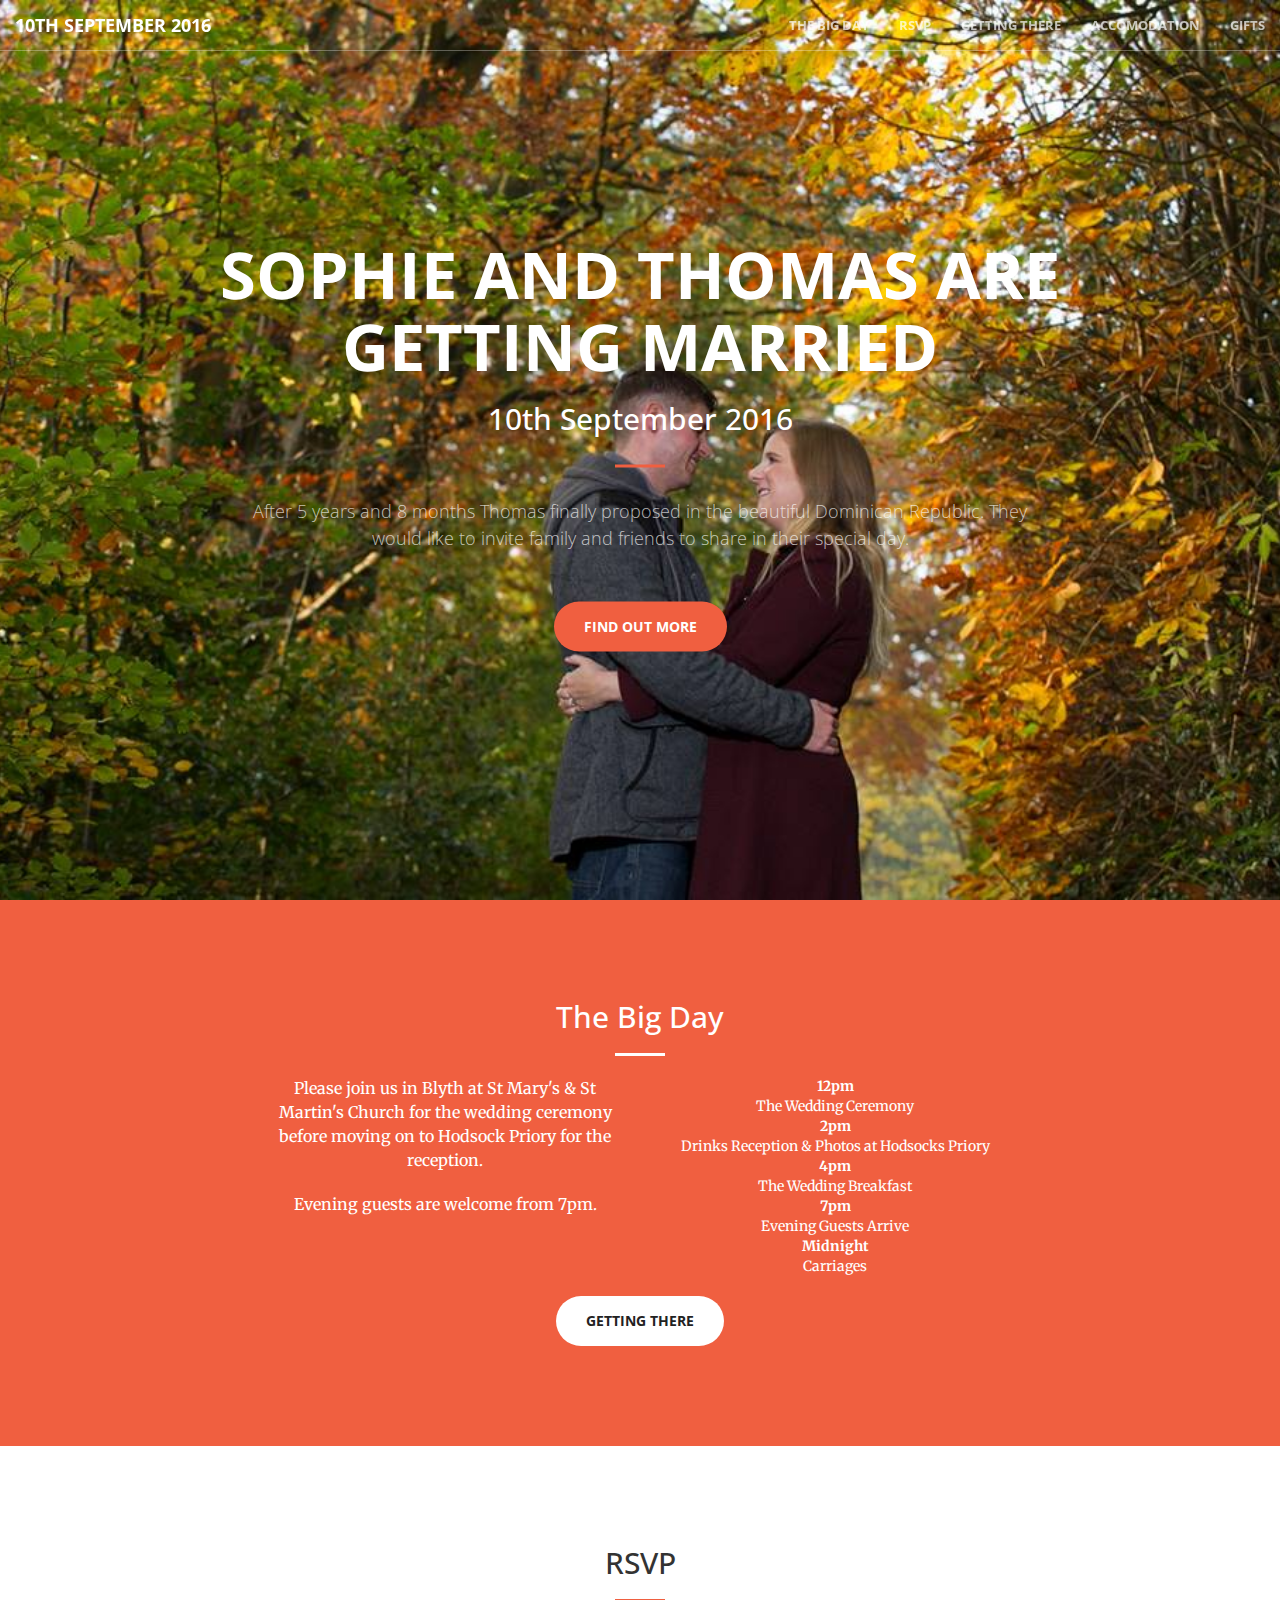
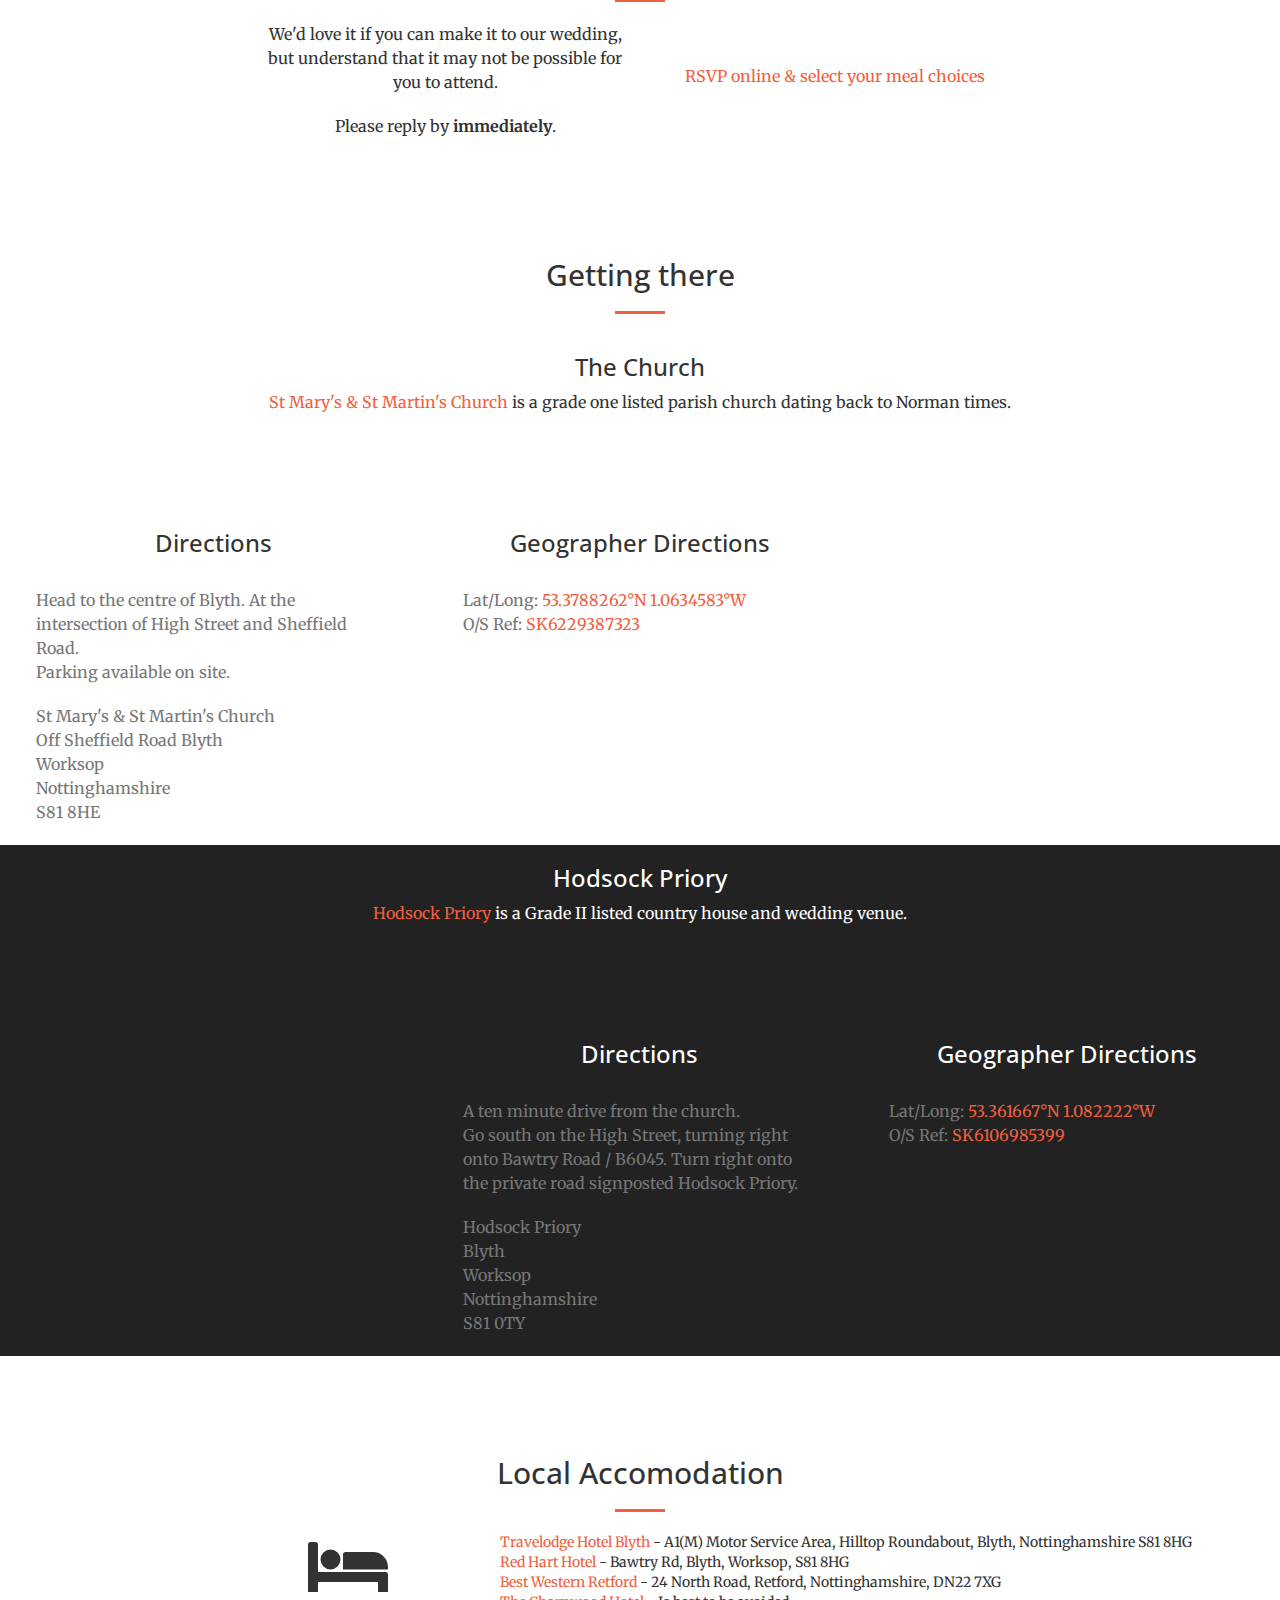
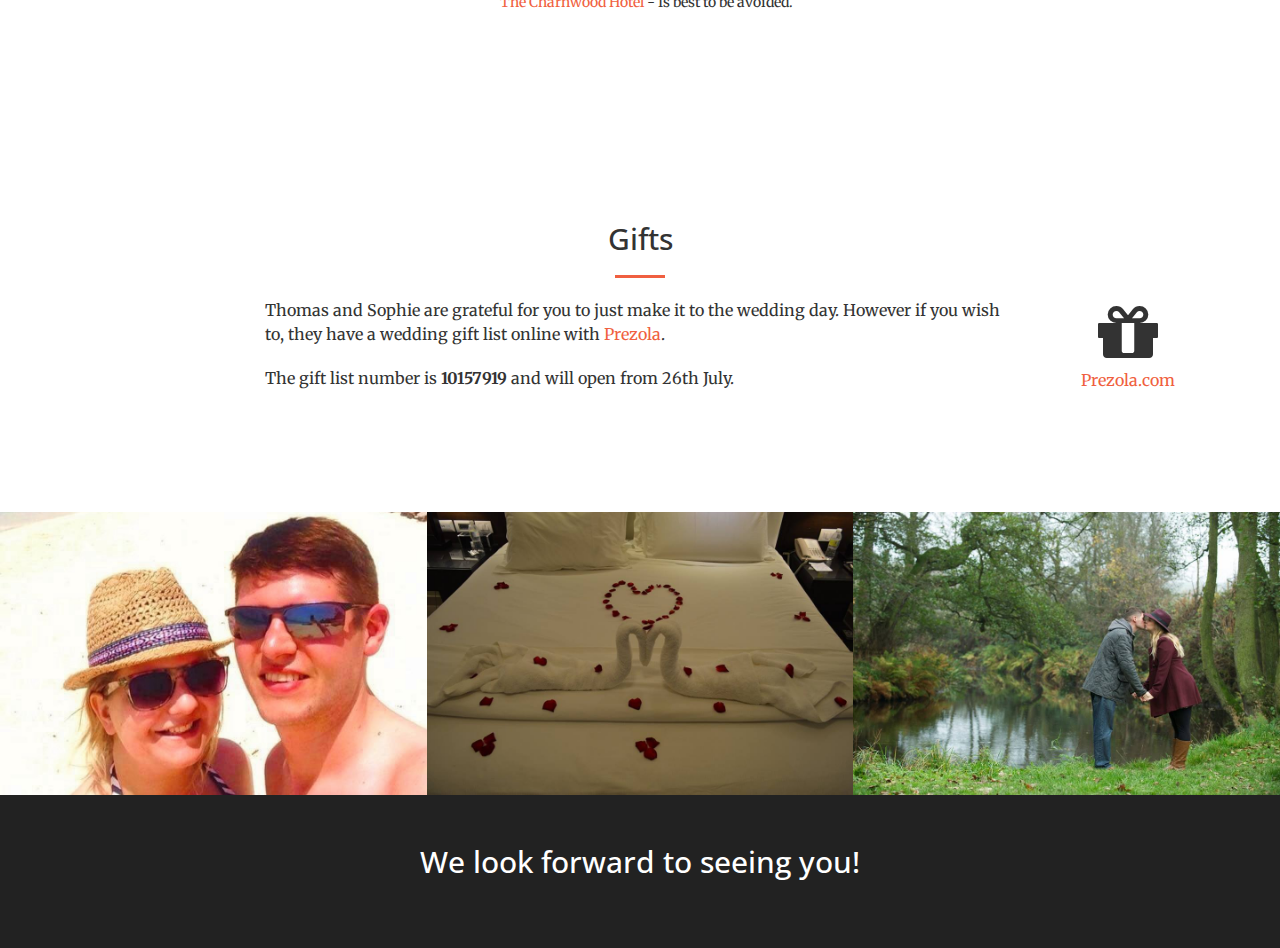
==== commit e62af05a: "Updated gift list date" ====
--- a/index.html
+++ b/index.html
@@ -135,7 +135,7 @@
                 </div>
                 <div class="col-lg-4 col-lg-offset-2 text-center">
                   <p>We&apos;d love it if you can make it to our wedding, but understand that it may not be possible for you to attend.</p>
-                  <p>Please reply by <b>10th June</b>.</p>
+                  <p>Please reply by <b>immediately</b>.</p>
                 </div>
                 <div class="col-lg-4 text-center">
                     <i class="fa fa-edit fa-3x wow bounceIn" data-wow-delay=".1s"></i>
@@ -278,7 +278,7 @@
 
                   <div class="col-lg-8 col-lg-offset-2 text-left">
                       <p>Thomas and Sophie are grateful for you to just make it to the wedding day. However if you wish to, they have a wedding gift list online with <a href="http://www.prezola.com/wishlists/10157919">Prezola</a>.</p>
-                      <p>The gift list number is <b>10157919</b> and will open from 25th June.</p>
+                      <p>The gift list number is <b>10157919</b> and will open from 26th July.</p>
                   </div>
 
                   <div class="col-lg-2 text-center">
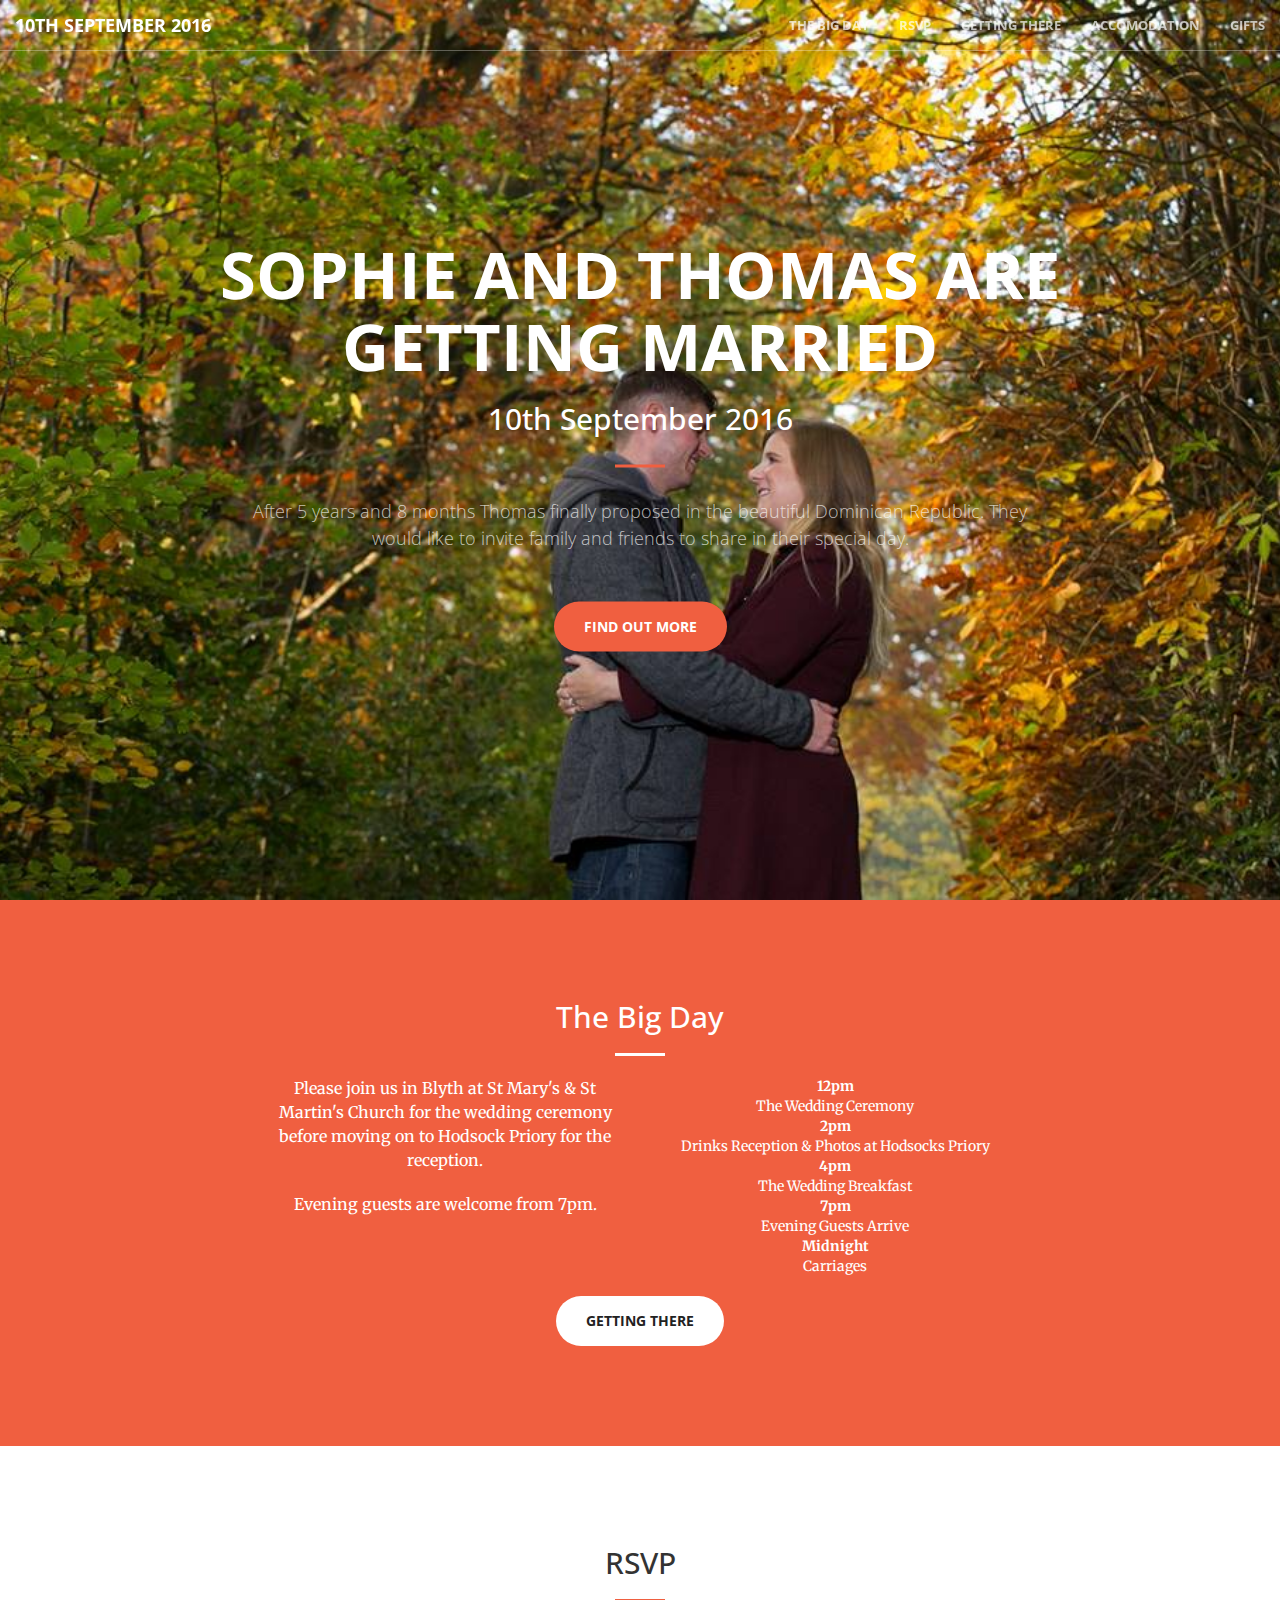
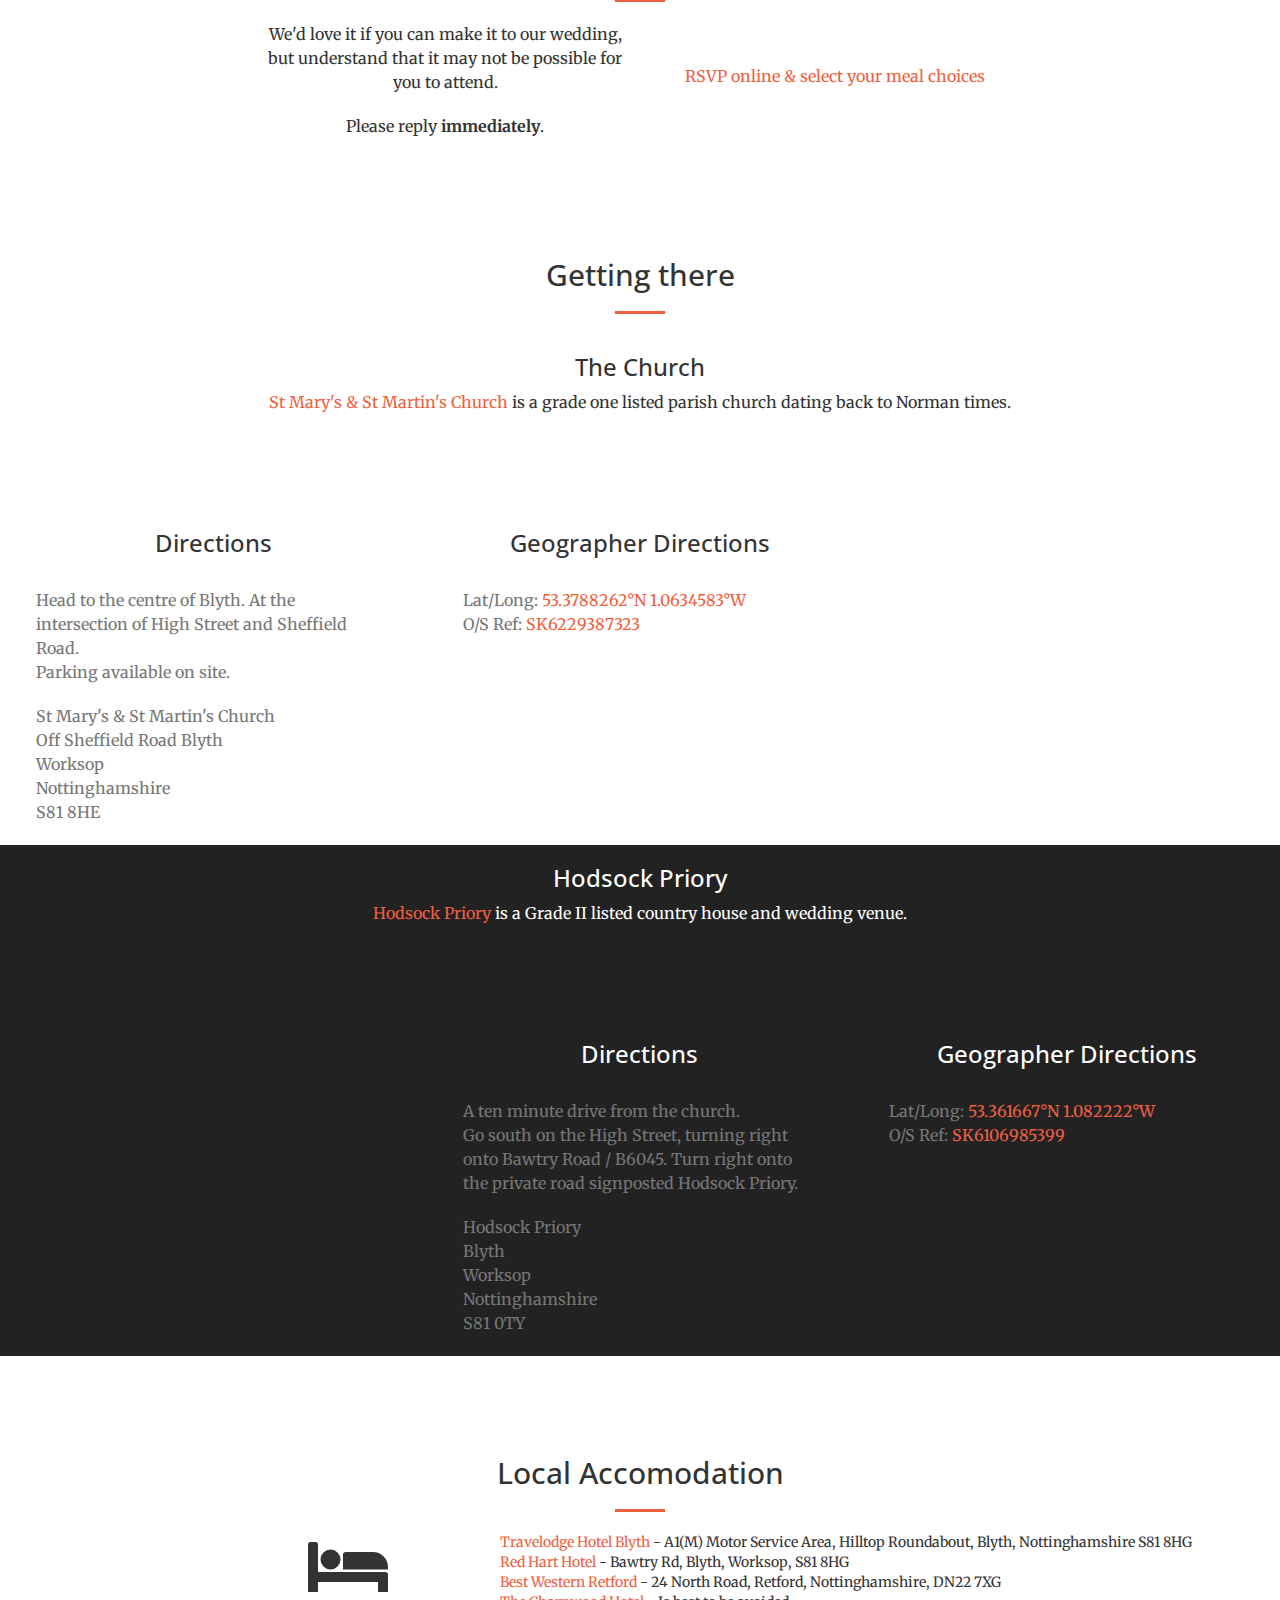
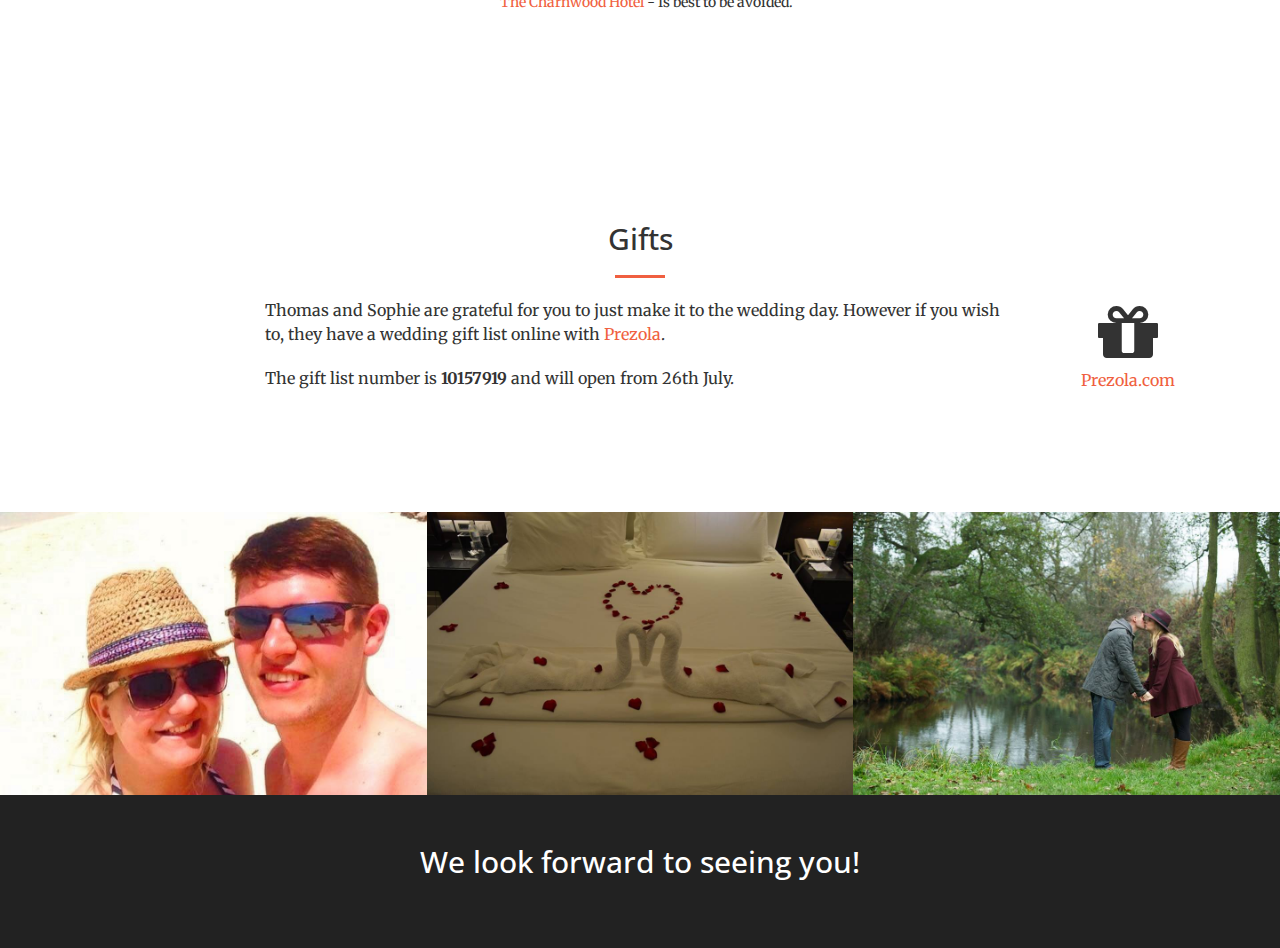
==== commit 79bbf172: "Updated gift list date" ====
--- a/index.html
+++ b/index.html
@@ -135,7 +135,7 @@
                 </div>
                 <div class="col-lg-4 col-lg-offset-2 text-center">
                   <p>We&apos;d love it if you can make it to our wedding, but understand that it may not be possible for you to attend.</p>
-                  <p>Please reply by <b>immediately</b>.</p>
+                  <p>Please reply <b>immediately</b>.</p>
                 </div>
                 <div class="col-lg-4 text-center">
                     <i class="fa fa-edit fa-3x wow bounceIn" data-wow-delay=".1s"></i>
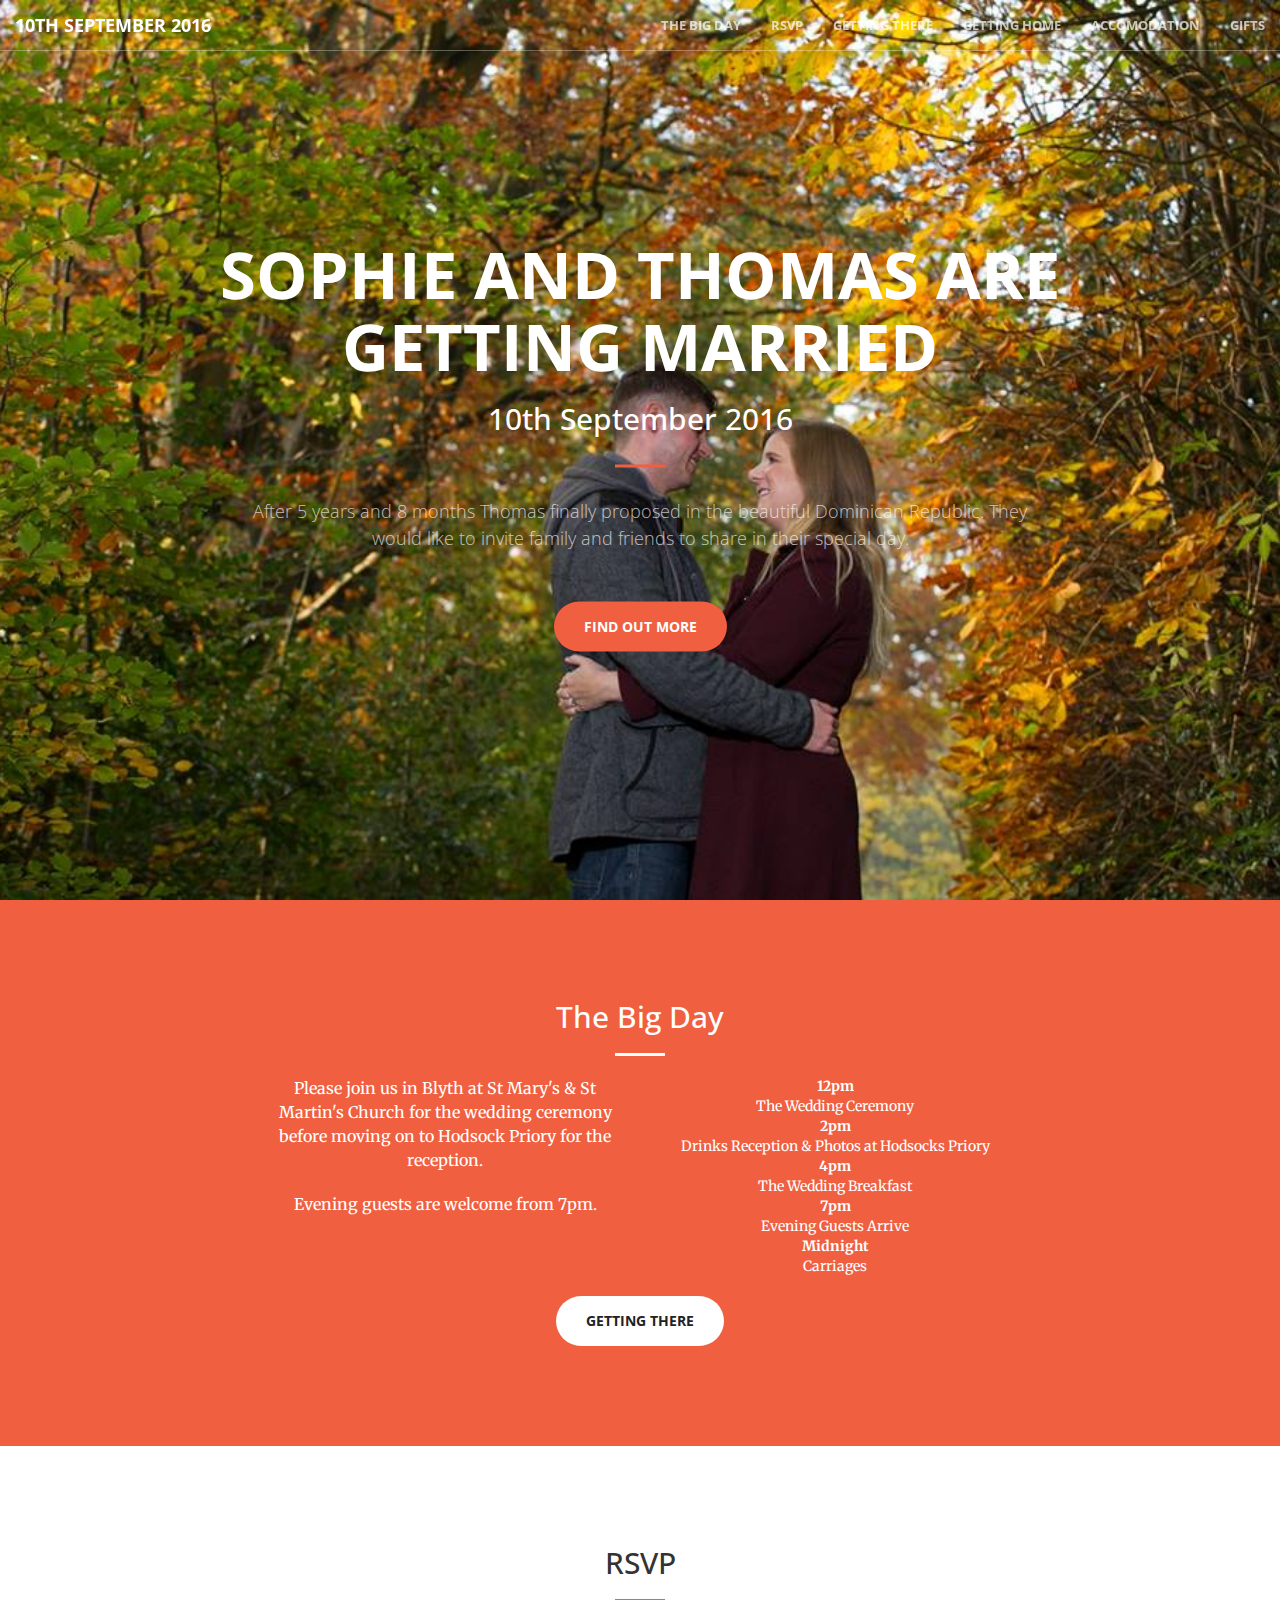
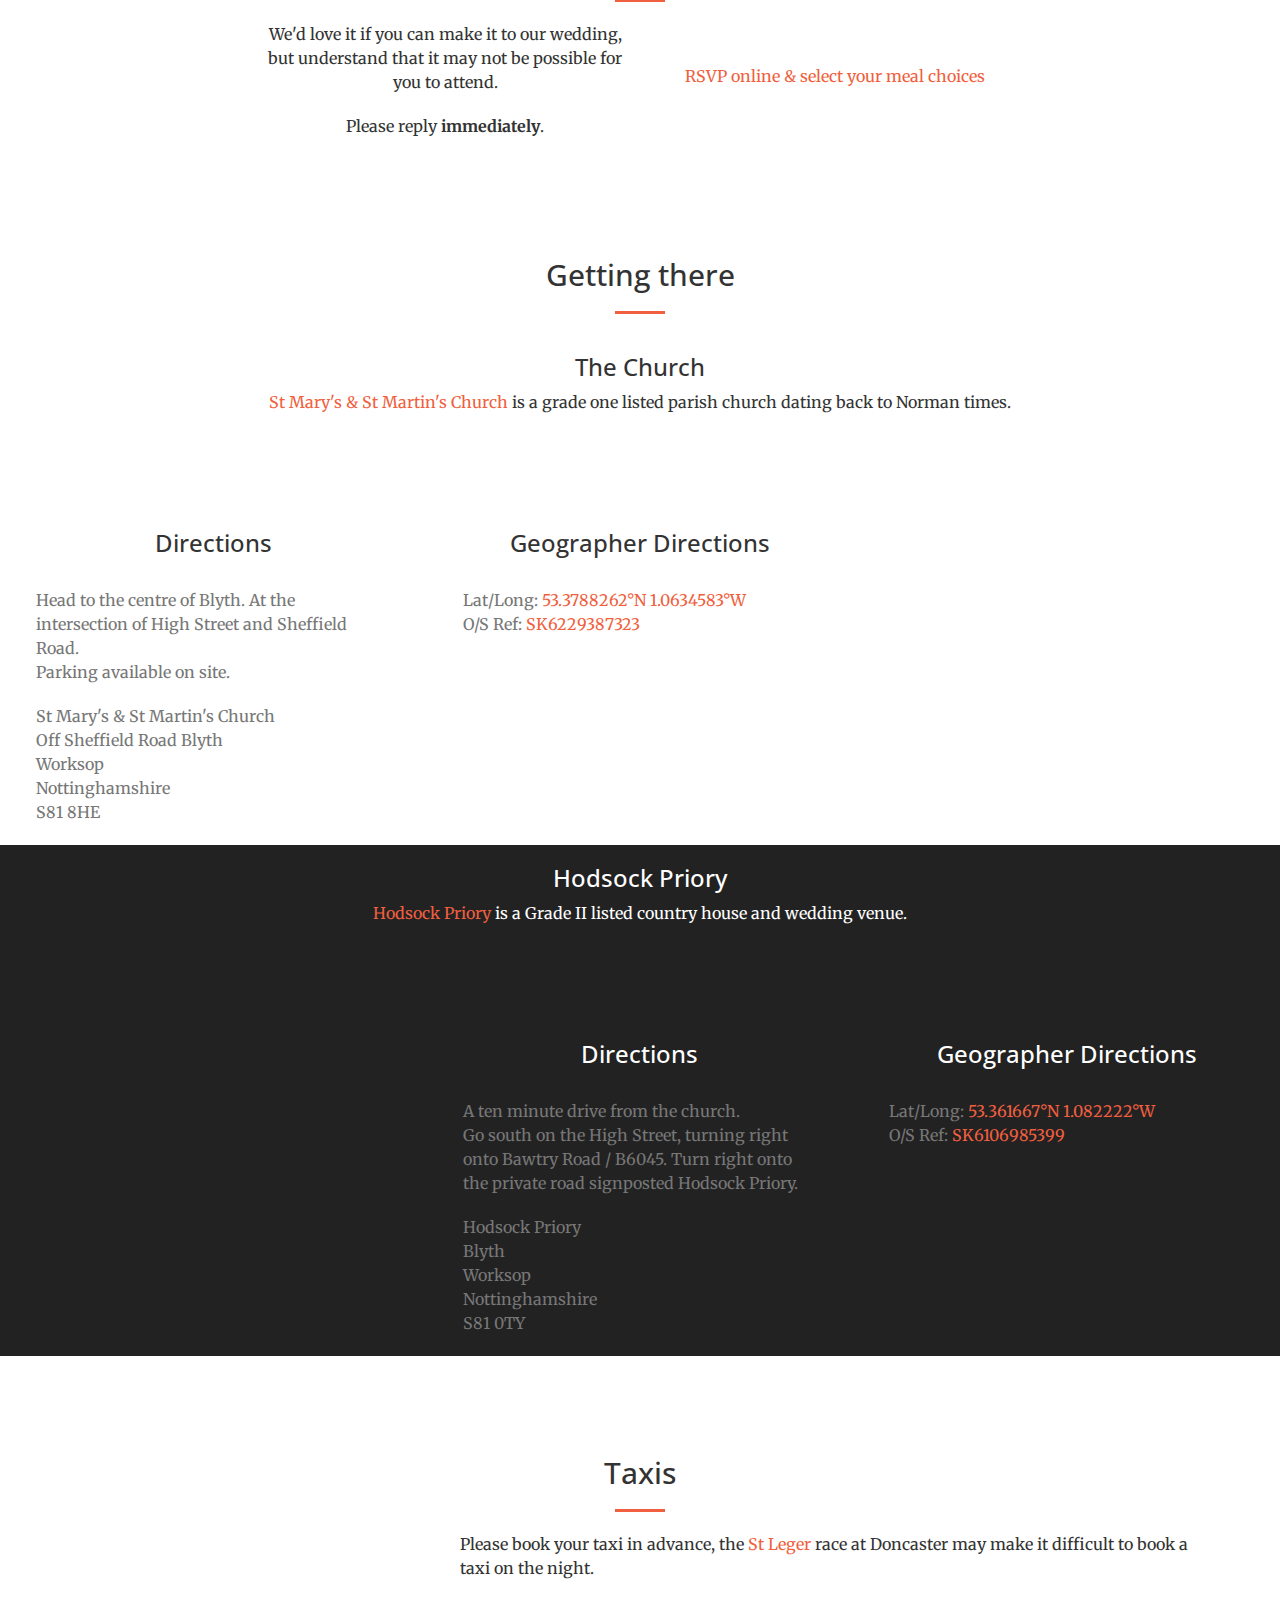
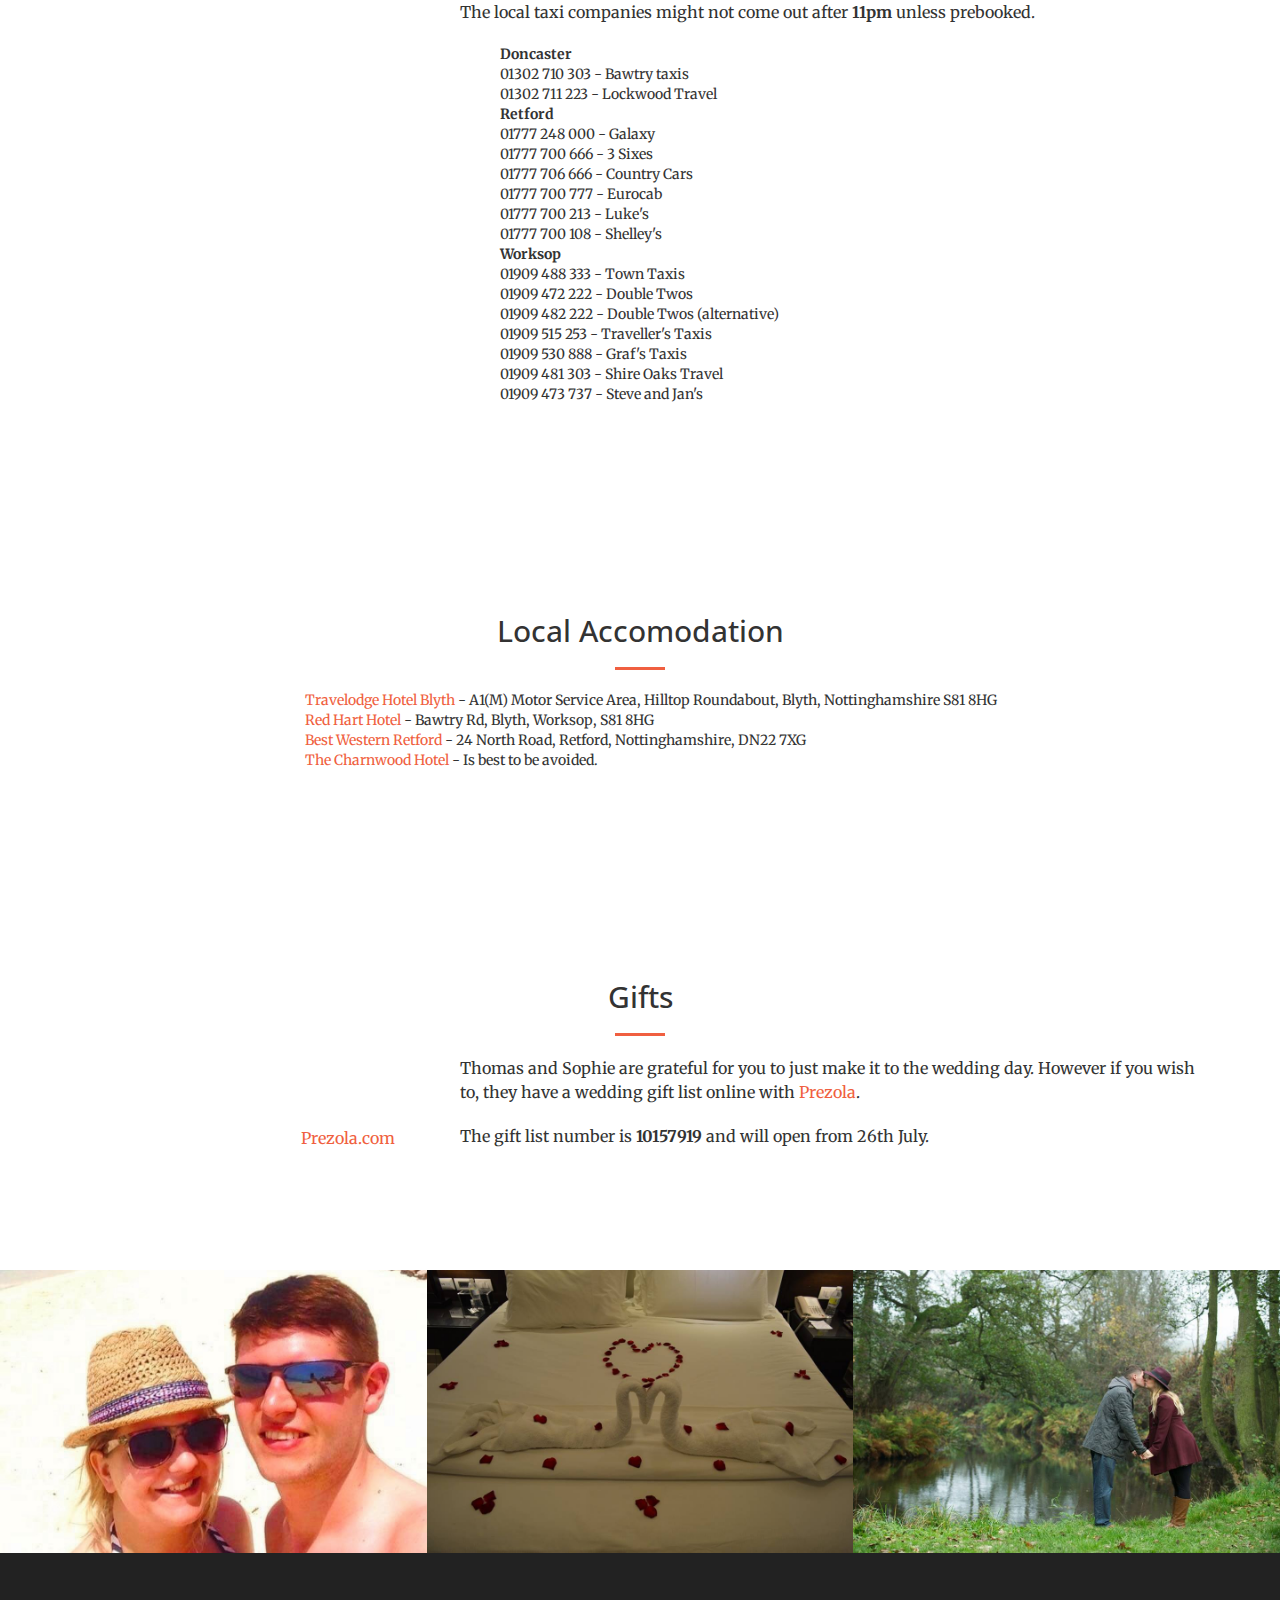
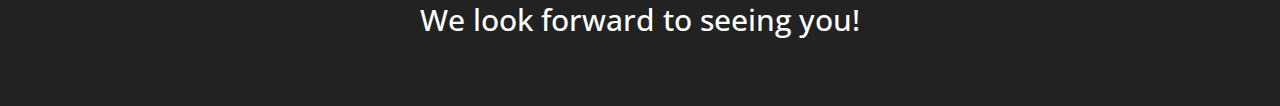
==== commit 9bd948fe: "Added taxi details" ====
--- a/index.html
+++ b/index.html
@@ -60,6 +60,9 @@
                     </li>
                     <li>
                         <a class="page-scroll" href="#gettingthere">Getting There</a>
+                    </li>
+                    <li>
+                        <a class="page-scroll" href="#taxis">Getting Home</a>
                     </li>
                     <li>
                         <a class="page-scroll" href="#hotels">Accomodation</a>
@@ -245,6 +248,45 @@
           </div>
       </section>
 
+      <section id="taxis">
+          <div class="container">
+              <div class="row">
+                  <div class="col-lg-8 col-lg-offset-2 text-center">
+                      <h2 class="section-heading">Taxis</h2>
+                      <hr class="primary">
+                  </div>
+                  <div class="col-lg-2 col-lg-offset-2 text-center">
+                    <i class="fa fa-taxi fa-5x wow bounceIn" ></i>
+                  </div>
+                  <div class="col-lg-8 text-left">
+                    <p>Please book your taxi in advance, the <a href="http://www.doncaster-racecourse.co.uk/st-leger/">St Leger</a> race at Doncaster may make it difficult to book a taxi on the night.</p>
+                    <p>The local taxi companies might not come out after <b>11pm</b> unless prebooked.</p>
+
+                      <ul style="list-style-type:none;">
+                        <li><b>Doncaster</b></li>
+                        <li>01302 710 303 - Bawtry taxis</li>
+                        <li>01302 711 223 - Lockwood Travel</li>
+                        <li><b>Retford</b></li>
+                        <li>01777 248 000 - Galaxy</li>
+                        <li>01777 700 666 - 3 Sixes</li>
+                        <li>01777 706 666 - Country Cars</li>
+                        <li>01777 700 777 - Eurocab</li>
+                        <li>01777 700 213 - Luke&#39;s</li>
+                        <li>01777 700 108 - Shelley&#39;s</li>
+                        <li><b>Worksop</b></li>
+                        <li>01909 488 333 - Town Taxis</li>
+                        <li>01909 472 222 - Double Twos</li>
+                        <li>01909 482 222 - Double Twos (alternative)</li>
+                        <li>01909 515 253 - Traveller&#39;s Taxis</li>
+                        <li>01909 530 888 - Graf&#39;s Taxis</li>
+                        <li>01909 481 303 - Shire Oaks Travel</li>
+                        <li>01909 473 737 - Steve and Jan&#39;s</li>
+                      </ul>
+                  </div>
+              </div>
+          </div>
+      </section>
+
       <section id="hotels">
           <div class="container">
               <div class="row">
@@ -252,21 +294,23 @@
                       <h2 class="section-heading">Local Accomodation</h2>
                       <hr class="primary">
                   </div>
-                  <div class="col-lg-2 col-lg-offset-2 text-center">
-                    <i class="fa fa-hotel fa-5x" ></i>
-                  </div>
-                  <div class="col-lg-8 text-left">
-                      <ul style="list-style-type:none;">
-                        <li><a href="https://www.travelodge.co.uk/search_and_book/index.php?locationCode=&location=Blyth%20A1%20%28M%29%20Travelodge&checkInDate=10/09/2016&checkOutDate=11/09/2016&no_of_rooms=1&adults_1=1&children_1=0&adults_2=1&children_2=0&adults_3=1&children_3=0&adults_4=1&children_4=0&adults_5=1&children_5=0&adults_6=1&children_6=0&adults_7=1&children_7=0&adults_8=1&children_8=0&adults_9=1&children_9=0&action=search&check_form=&action_origin=hotel">Travelodge Hotel Blyth</a> - A1(M) Motor Service Area, Hilltop Roundabout, Blyth, Nottinghamshire S81 8HG</li>
-                        <li><a href="http://redhart.co.uk">Red Hart Hotel</a> - Bawtry Rd, Blyth, Worksop, S81 8HG</li>
-                        <li><a href="https://www.bestwestern.co.uk/hotels/best-western-plus-west-retford-hotel-83857">Best Western Retford</a> - 24 North Road, Retford, Nottinghamshire, DN22 7XG</li>
-                        <li><a href="http://www.thecharnwood.com">The Charnwood Hotel</a> - Is best to be avoided.</li>
-                      </ul>
-                  </div>
-              </div>
-          </div>
-      </section>
-
+
+                  <div class="col-lg-8 col-lg-offset-2 text-left">
+                    <ul style="list-style-type:none;">
+                      <li><a href="https://www.travelodge.co.uk/search_and_book/index.php?locationCode=&location=Blyth%20A1%20%28M%29%20Travelodge&checkInDate=10/09/2016&checkOutDate=11/09/2016&no_of_rooms=1&adults_1=1&children_1=0&adults_2=1&children_2=0&adults_3=1&children_3=0&adults_4=1&children_4=0&adults_5=1&children_5=0&adults_6=1&children_6=0&adults_7=1&children_7=0&adults_8=1&children_8=0&adults_9=1&children_9=0&action=search&check_form=&action_origin=hotel">Travelodge Hotel Blyth</a> - A1(M) Motor Service Area, Hilltop Roundabout, Blyth, Nottinghamshire S81 8HG</li>
+                      <li><a href="http://redhart.co.uk">Red Hart Hotel</a> - Bawtry Rd, Blyth, Worksop, S81 8HG</li>
+                      <li><a href="https://www.bestwestern.co.uk/hotels/best-western-plus-west-retford-hotel-83857">Best Western Retford</a> - 24 North Road, Retford, Nottinghamshire, DN22 7XG</li>
+                      <li><a href="http://www.thecharnwood.com">The Charnwood Hotel</a> - Is best to be avoided.</li>
+                    </ul>
+                  </div>
+
+                  <div class="col-lg-2 text-center">
+                    <i class="fa fa-5x fa-hotel wow bounceIn "></i>
+
+                  </div>
+              </div>
+          </div>
+      </section>
 
       <section id="gifts">
           <div class="container">
@@ -275,15 +319,13 @@
                       <h2 class="section-heading">Gifts</h2>
                       <hr class="primary">
                   </div>
-
-                  <div class="col-lg-8 col-lg-offset-2 text-left">
-                      <p>Thomas and Sophie are grateful for you to just make it to the wedding day. However if you wish to, they have a wedding gift list online with <a href="http://www.prezola.com/wishlists/10157919">Prezola</a>.</p>
-                      <p>The gift list number is <b>10157919</b> and will open from 26th July.</p>
-                  </div>
-
-                  <div class="col-lg-2 text-center">
-                    <i class="fa fa-gift fa-5x" ></i>
+                  <div class="col-lg-2 col-lg-offset-2 text-center">
+                    <i class="fa fa-gift fa-5x wow bounceIn text-primary" ></i>
                     <p><a href="http://www.prezola.com/wishlists/10157919">Prezola.com</a></p>
+                  </div>
+                  <div class="col-lg-8 text-left">
+                    <p>Thomas and Sophie are grateful for you to just make it to the wedding day. However if you wish to, they have a wedding gift list online with <a href="http://www.prezola.com/wishlists/10157919">Prezola</a>.</p>
+                    <p>The gift list number is <b>10157919</b> and will open from 26th July.</p>
                   </div>
               </div>
           </div>
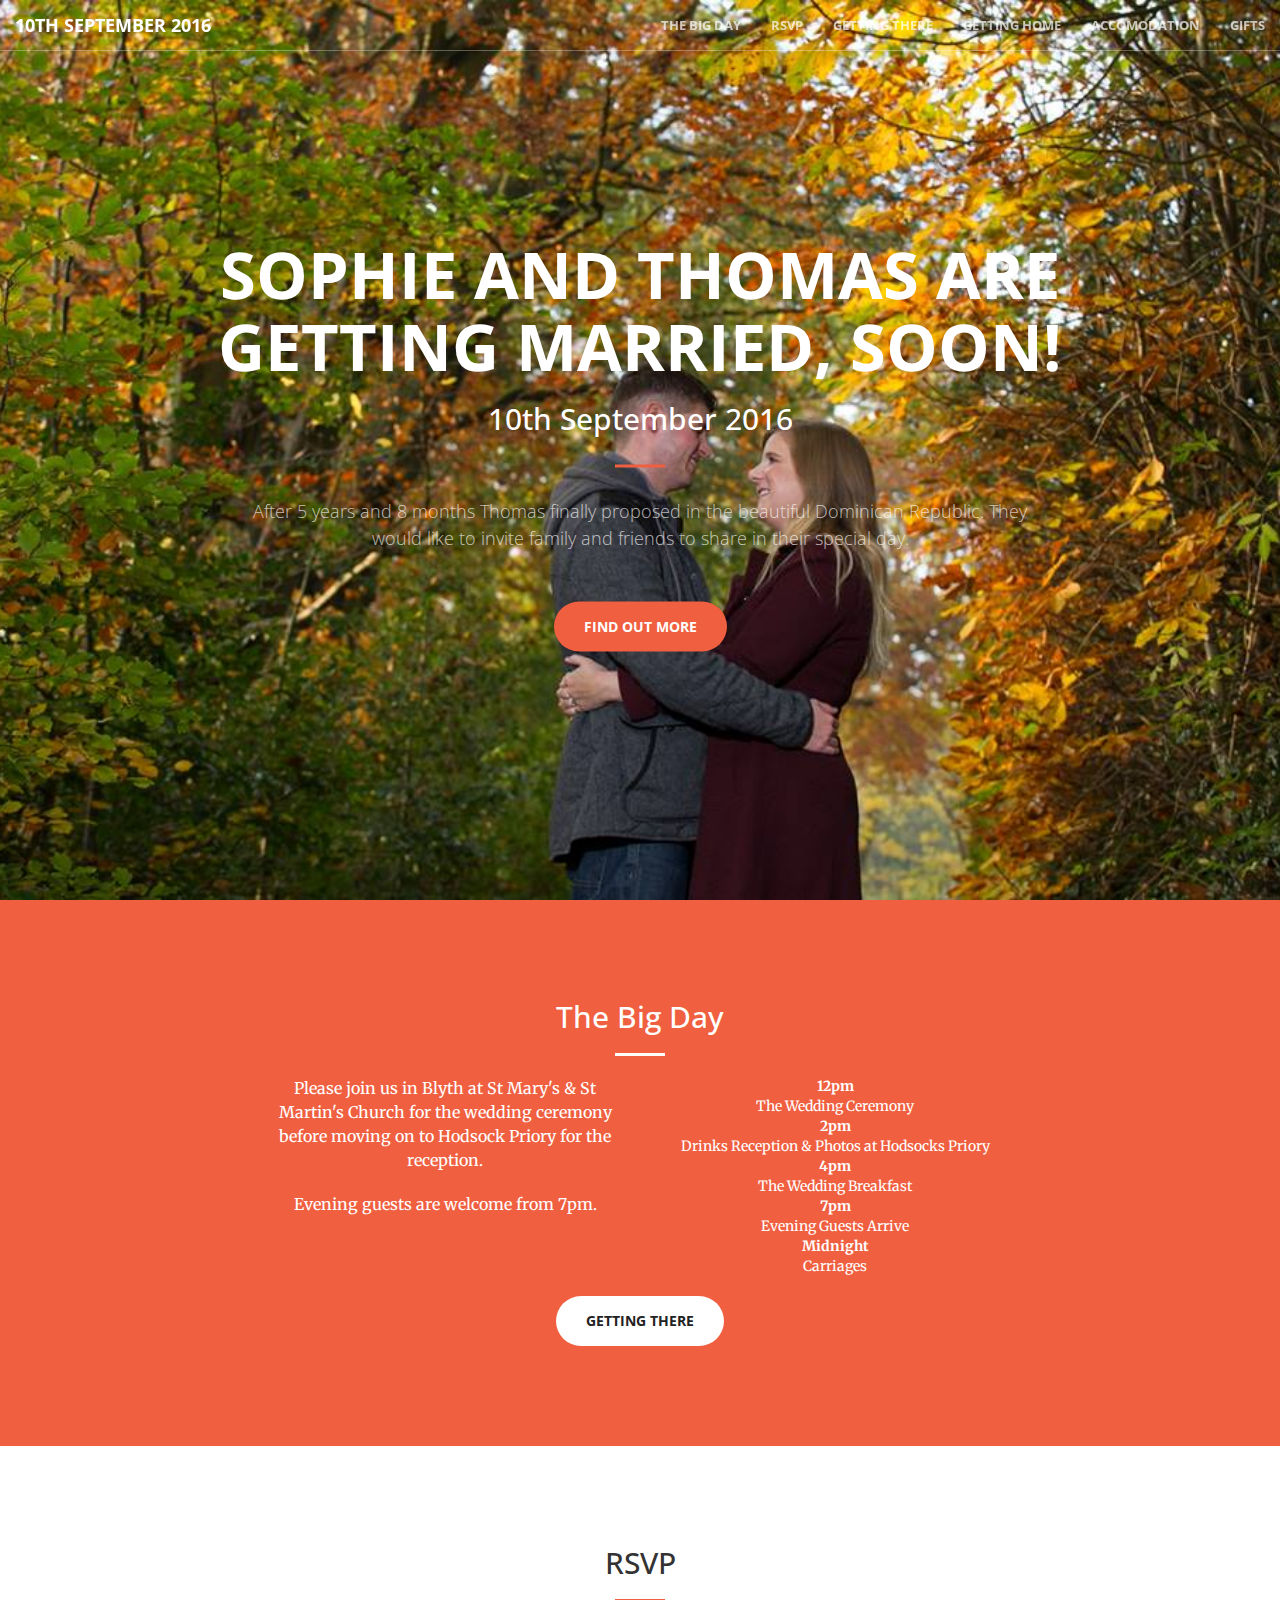
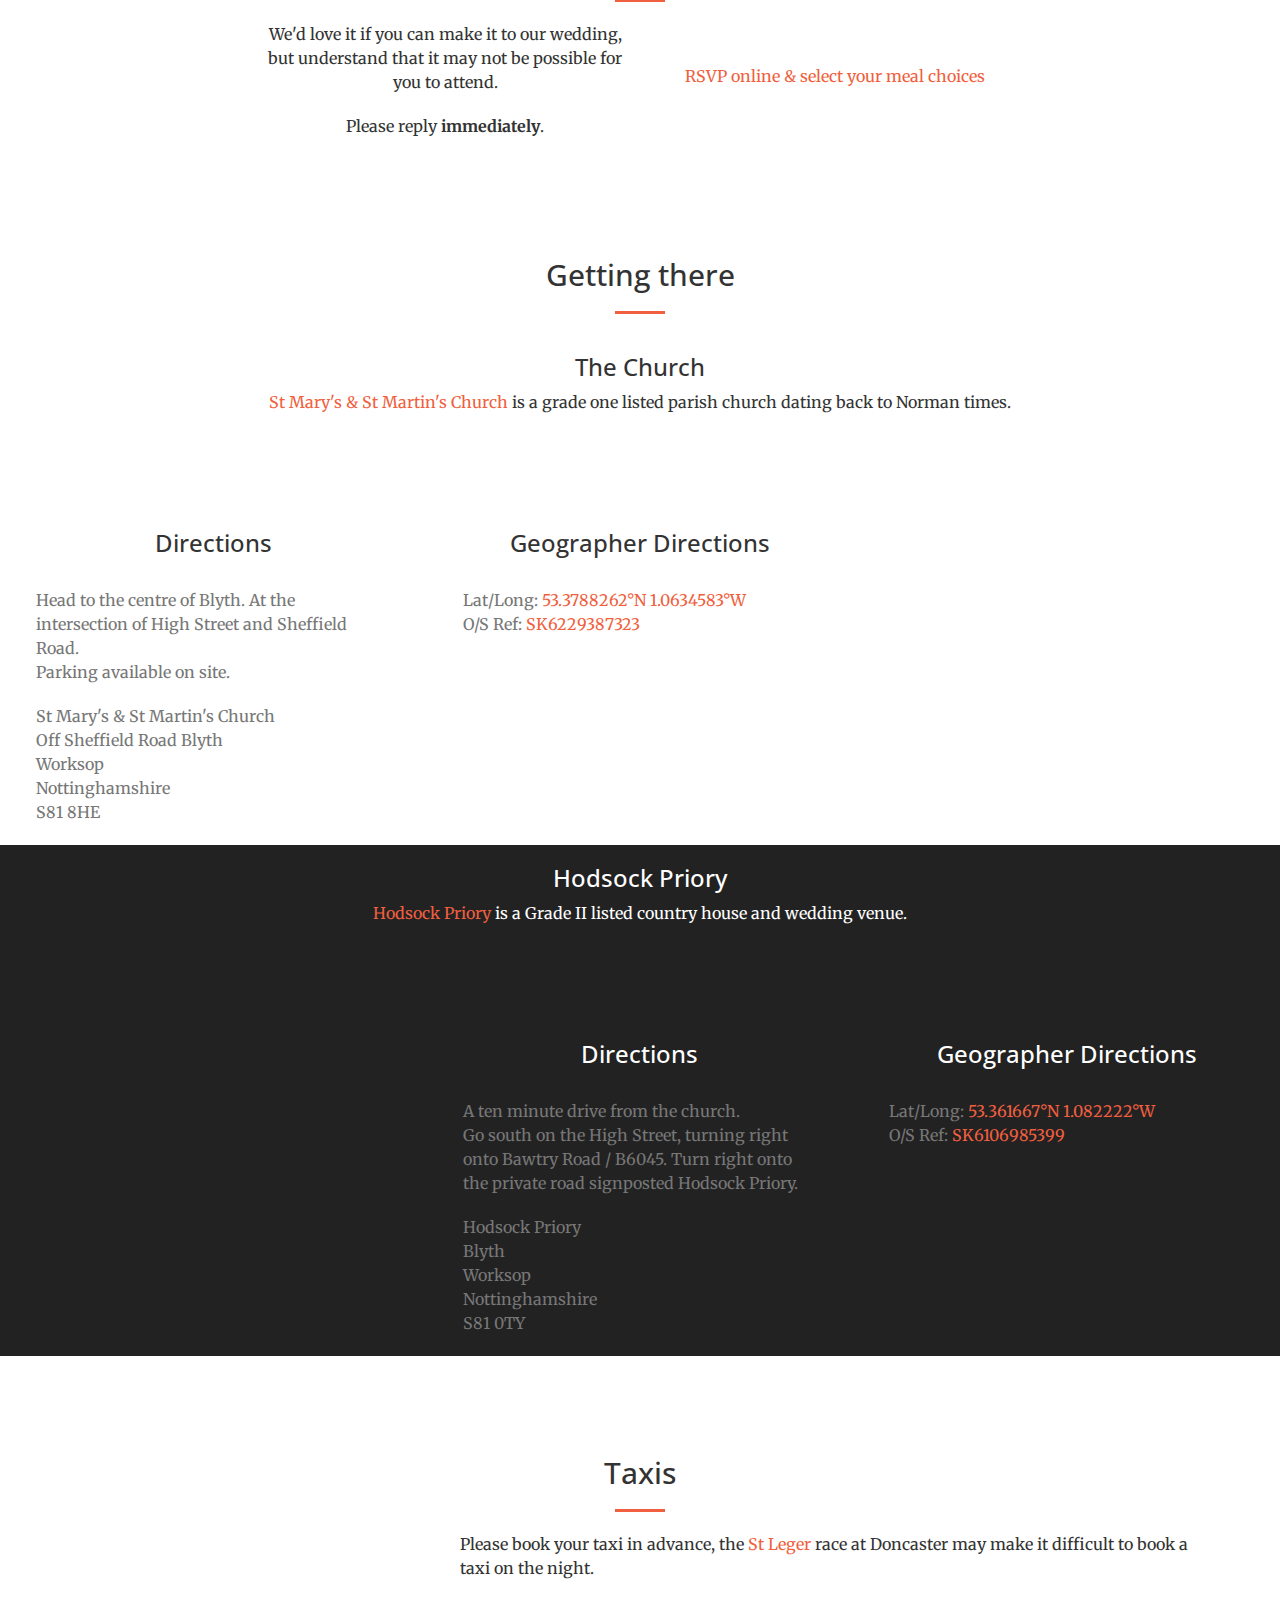
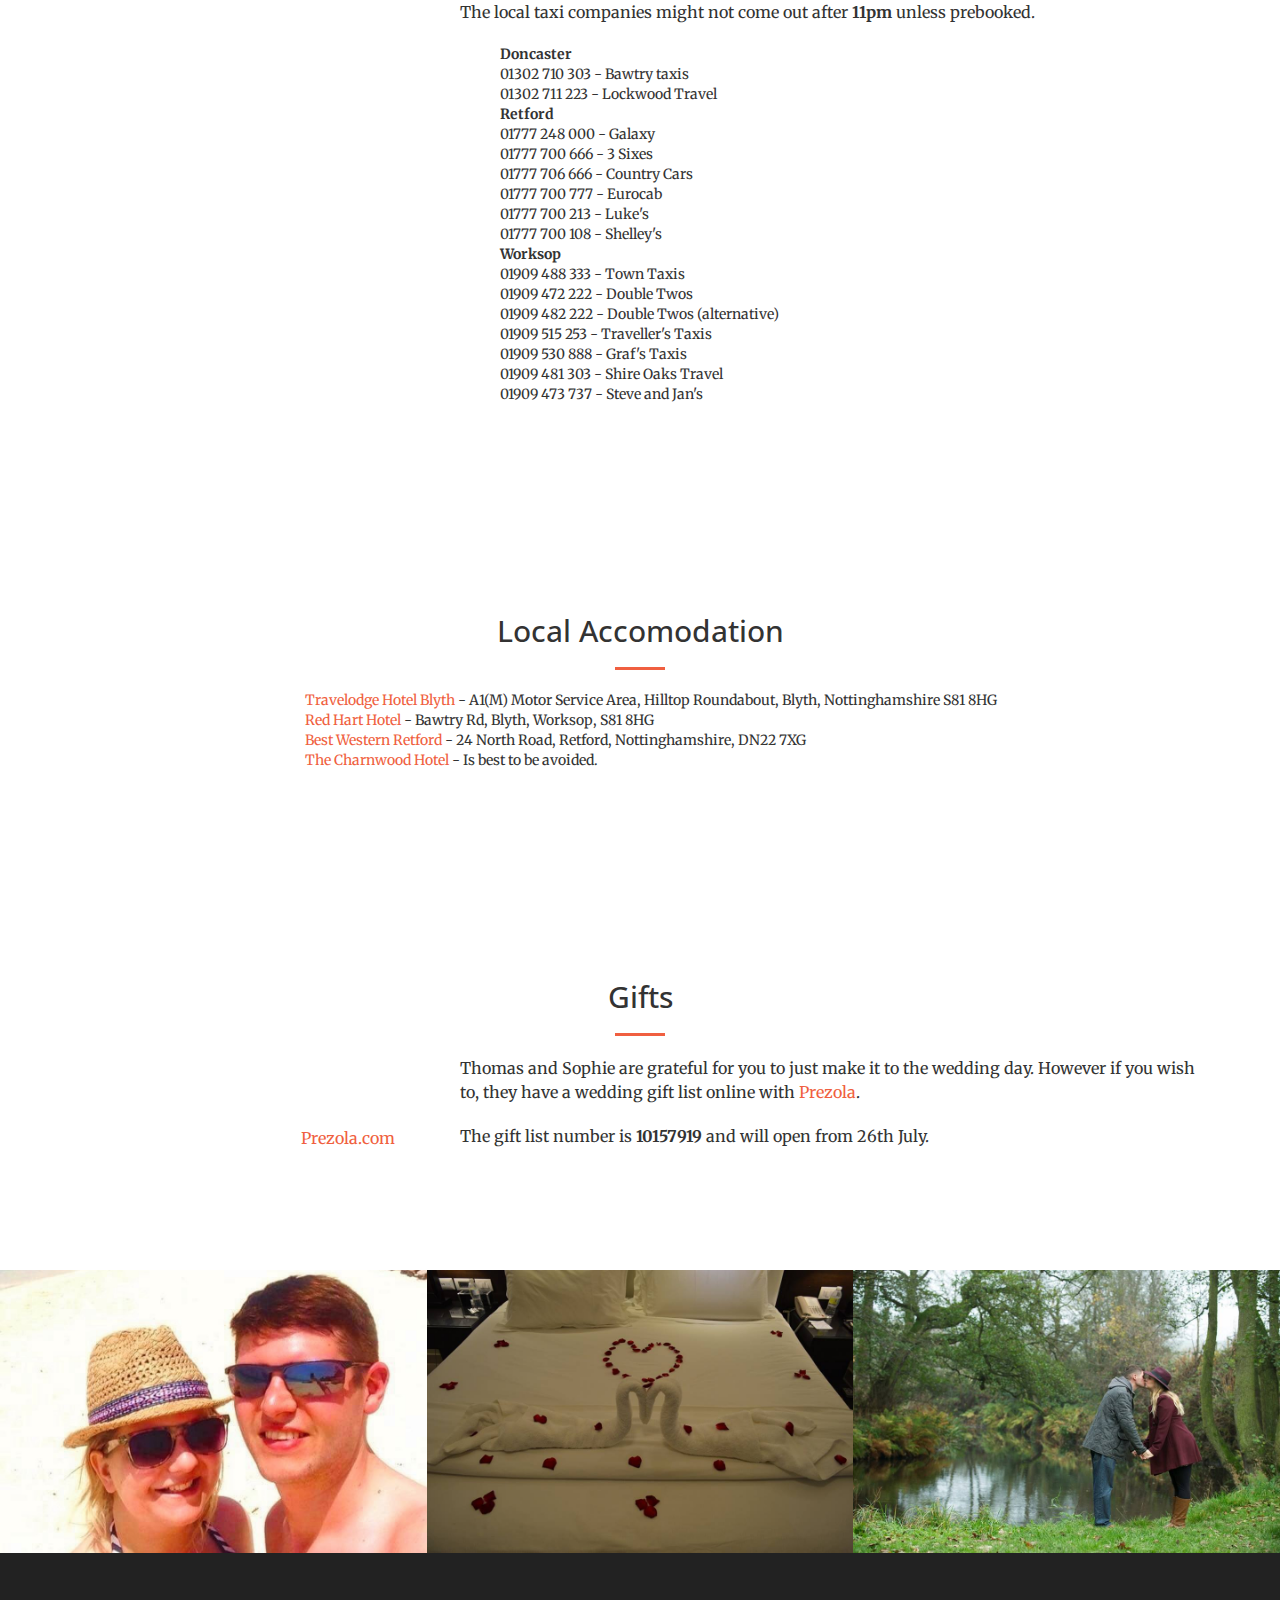
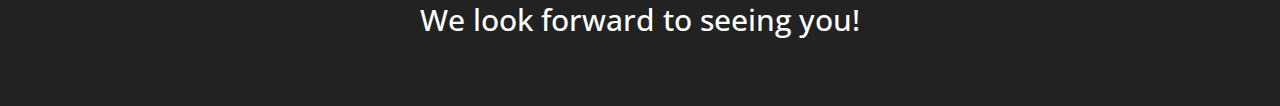
==== commit f22816ba: "Soon" ====
--- a/index.html
+++ b/index.html
@@ -80,7 +80,7 @@
     <header>
         <div class="header-content">
             <div class="header-content-inner">
-                <h1>Sophie and Thomas are getting married</h1>
+                <h1>Sophie and Thomas are getting married, soon!</h1>
                 <h2>10th September 2016
                 <hr>
                 <p>After 5 years and 8 months Thomas finally proposed in the beautiful Dominican Republic.
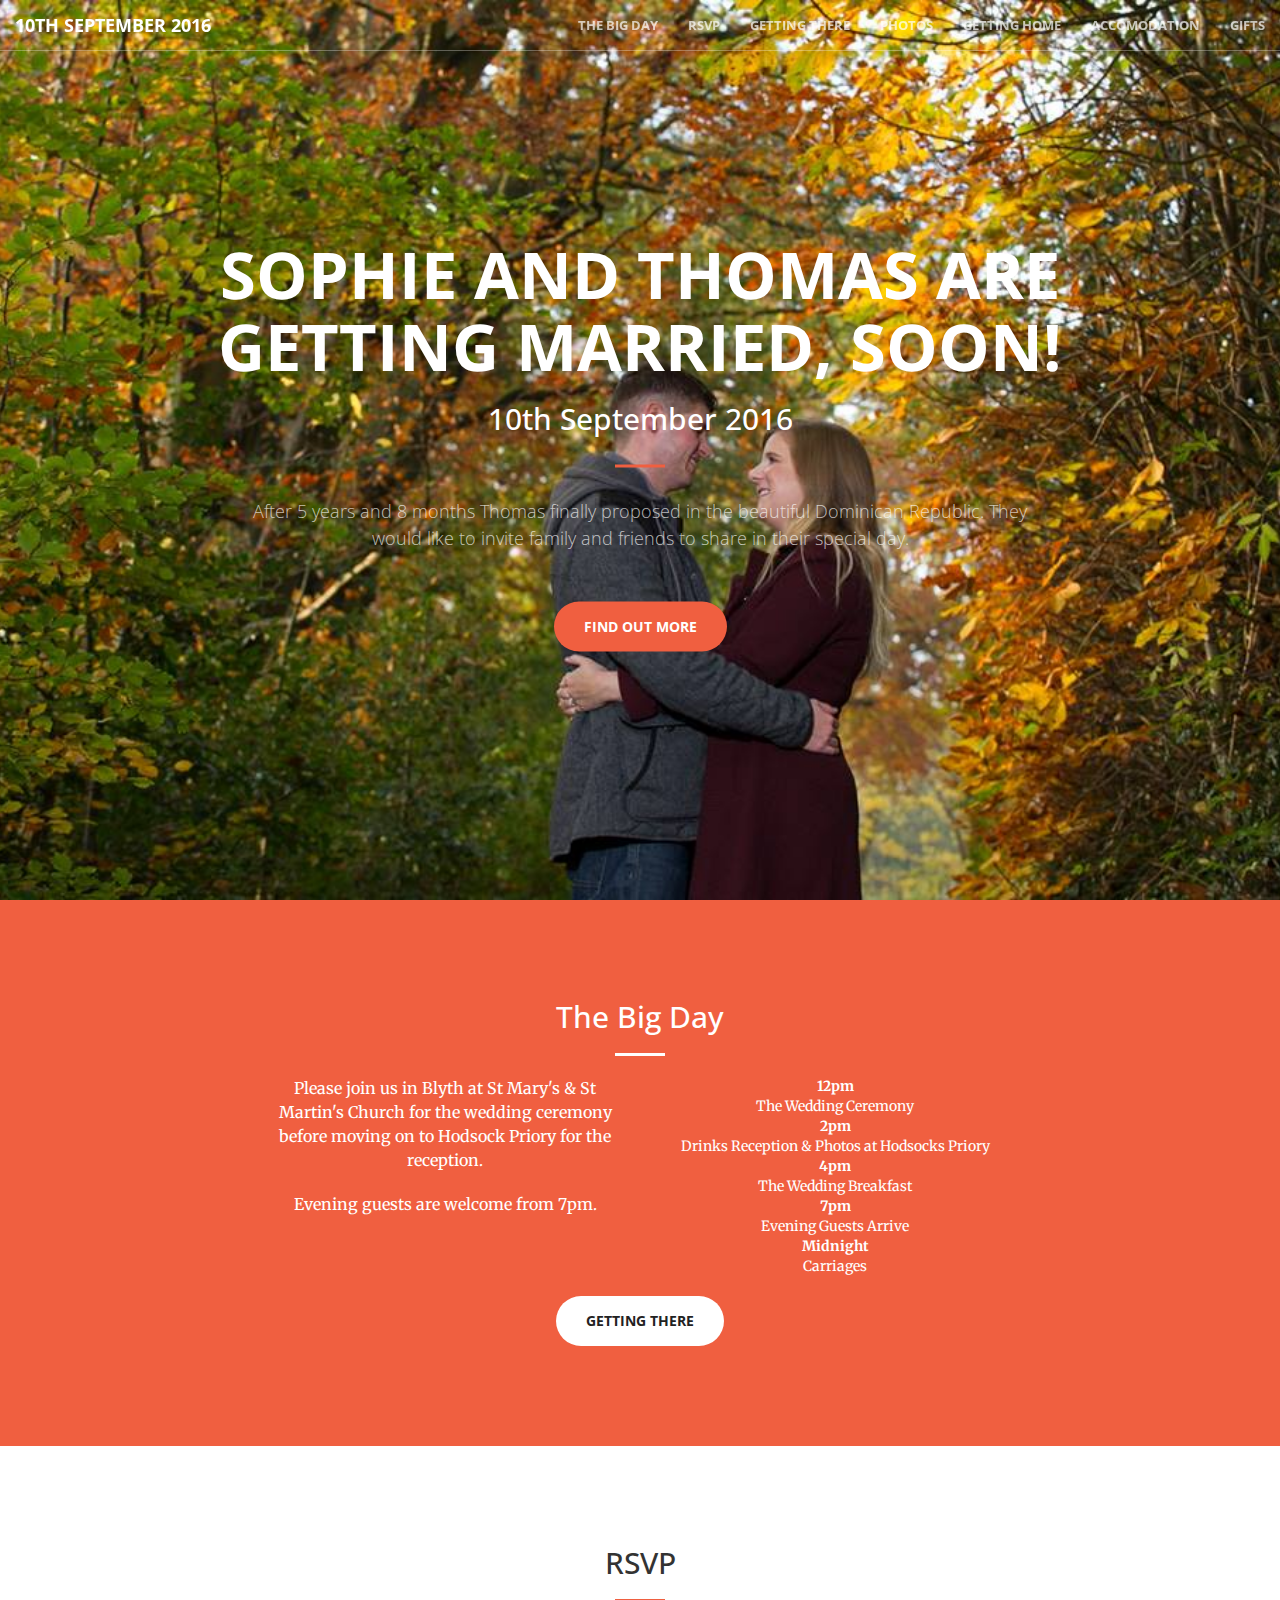
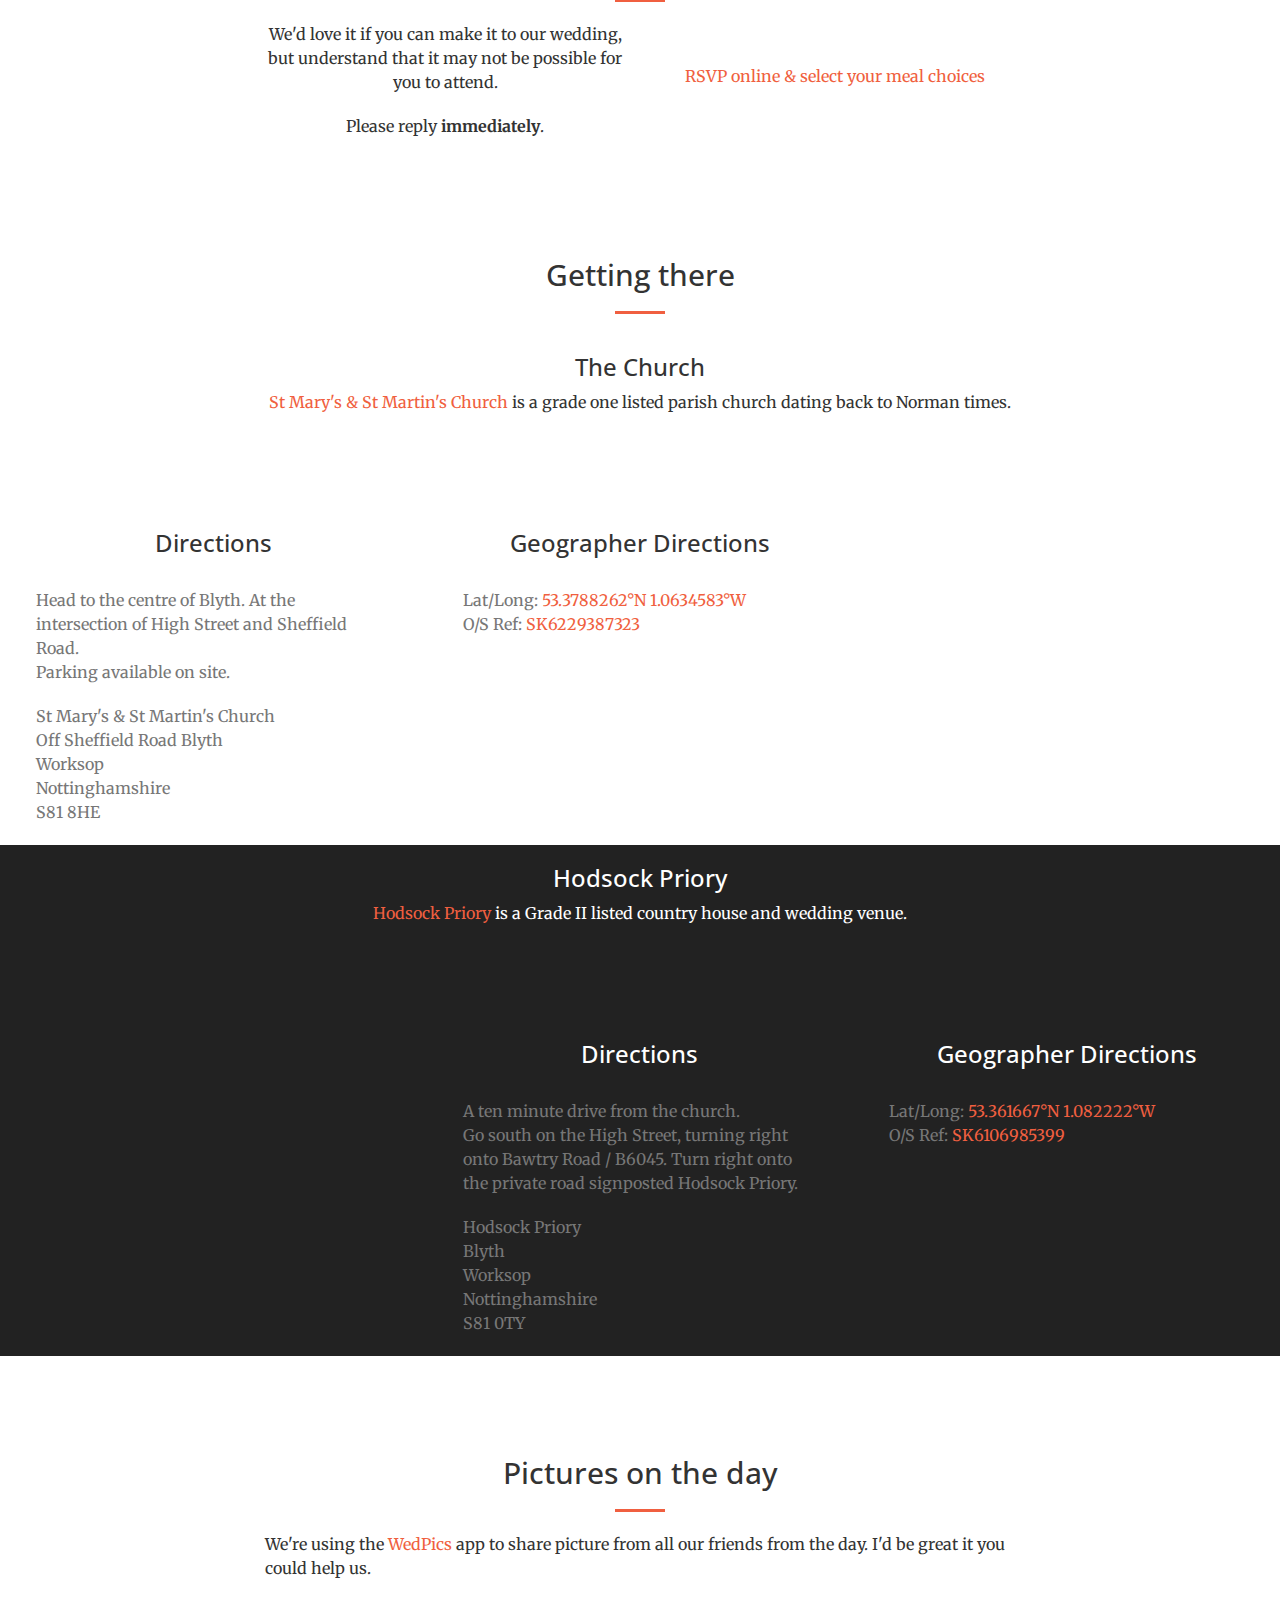
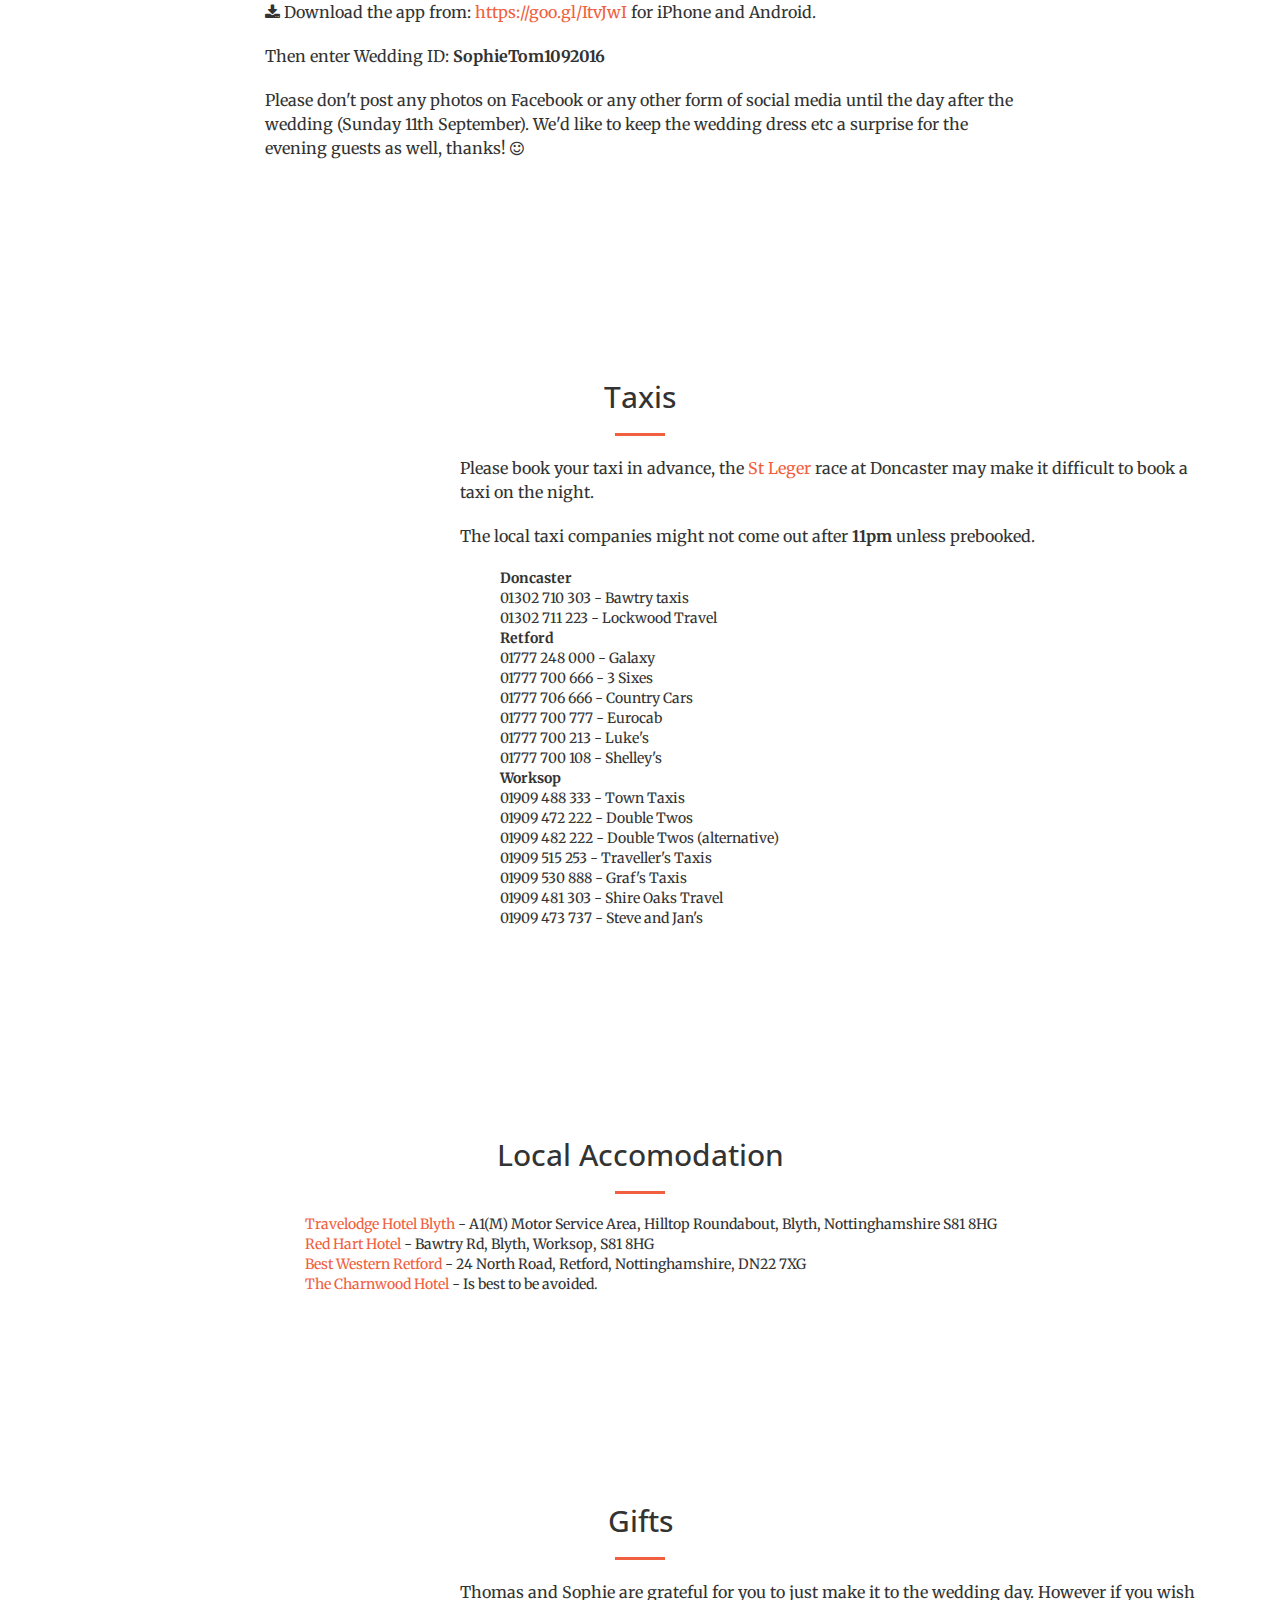
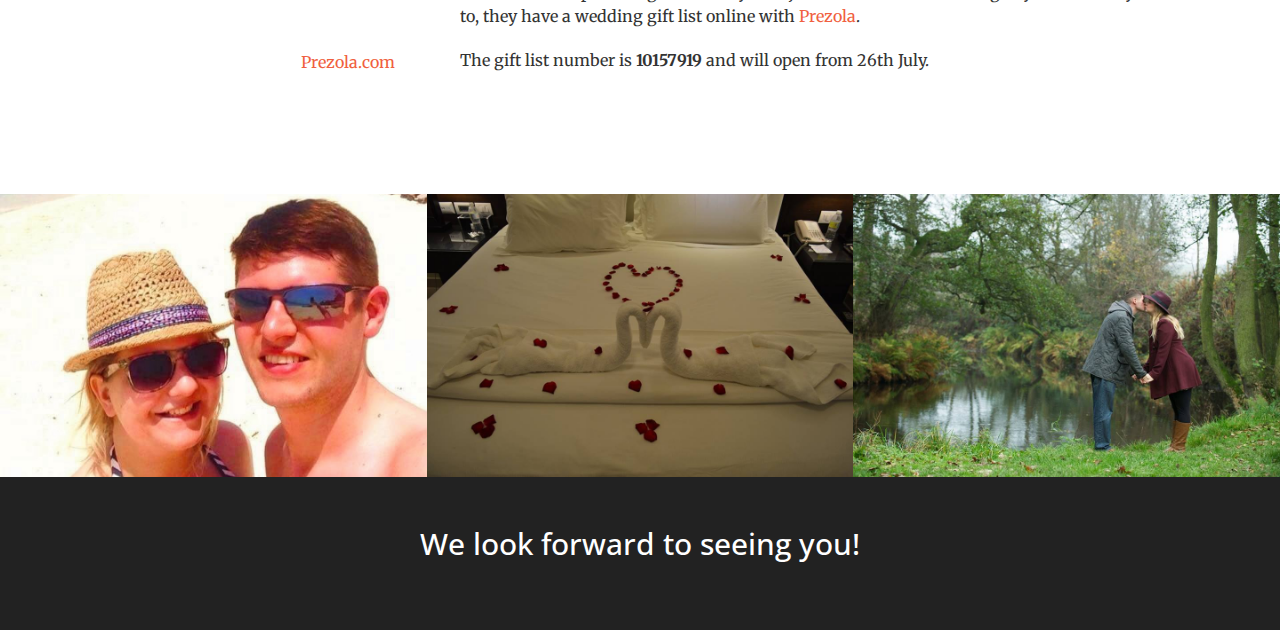
==== commit a49f57ab: "Added photos section" ====
--- a/index.html
+++ b/index.html
@@ -60,6 +60,9 @@
                     </li>
                     <li>
                         <a class="page-scroll" href="#gettingthere">Getting There</a>
+                    </li>
+                    <li>
+                        <a class="page-scroll" href="#photos">Photos</a>
                     </li>
                     <li>
                         <a class="page-scroll" href="#taxis">Getting Home</a>
@@ -245,6 +248,30 @@
                     </div>
                 </div>
           </div>
+          </div>
+      </section>
+
+      <section id="photos">
+          <div class="container">
+              <div class="row">
+                  <div class="col-lg-8 col-lg-offset-2 text-center">
+                      <h2 class="section-heading">Pictures on the day</h2>
+                      <hr class="primary">
+                  </div>
+
+                  <div class="col-lg-8 col-lg-offset-2 text-left">
+                    <p>We&#39;re using the <a href="https://goo.gl/ItvJwI">WedPics</a> app to share picture from all our friends from the day. I&#39;d be great it you could help us.</p>
+                    <p><i class="fa fa-download" aria-hidden="true"></i> Download the app from: <a href="https://goo.gl/ItvJwI">https://goo.gl/ItvJwI</a> for iPhone and Android.</p>
+                    <p>Then enter Wedding ID: <b>SophieTom1092016</b></p>
+                    <p>Please don&#39;t post any photos on Facebook or any other form of social media until the day after the wedding (Sunday 11th September).
+                      We'd like to keep the wedding dress etc a surprise for the evening guests as well, thanks! <i class="fa fa-smile-o" aria-hidden="true"></i></p>
+                  </div>
+
+                  <div class="col-lg-2 text-center">
+                    <i class="fa fa-5x fa-camera-retro wow bounceIn "></i>
+
+                  </div>
+              </div>
           </div>
       </section>
 
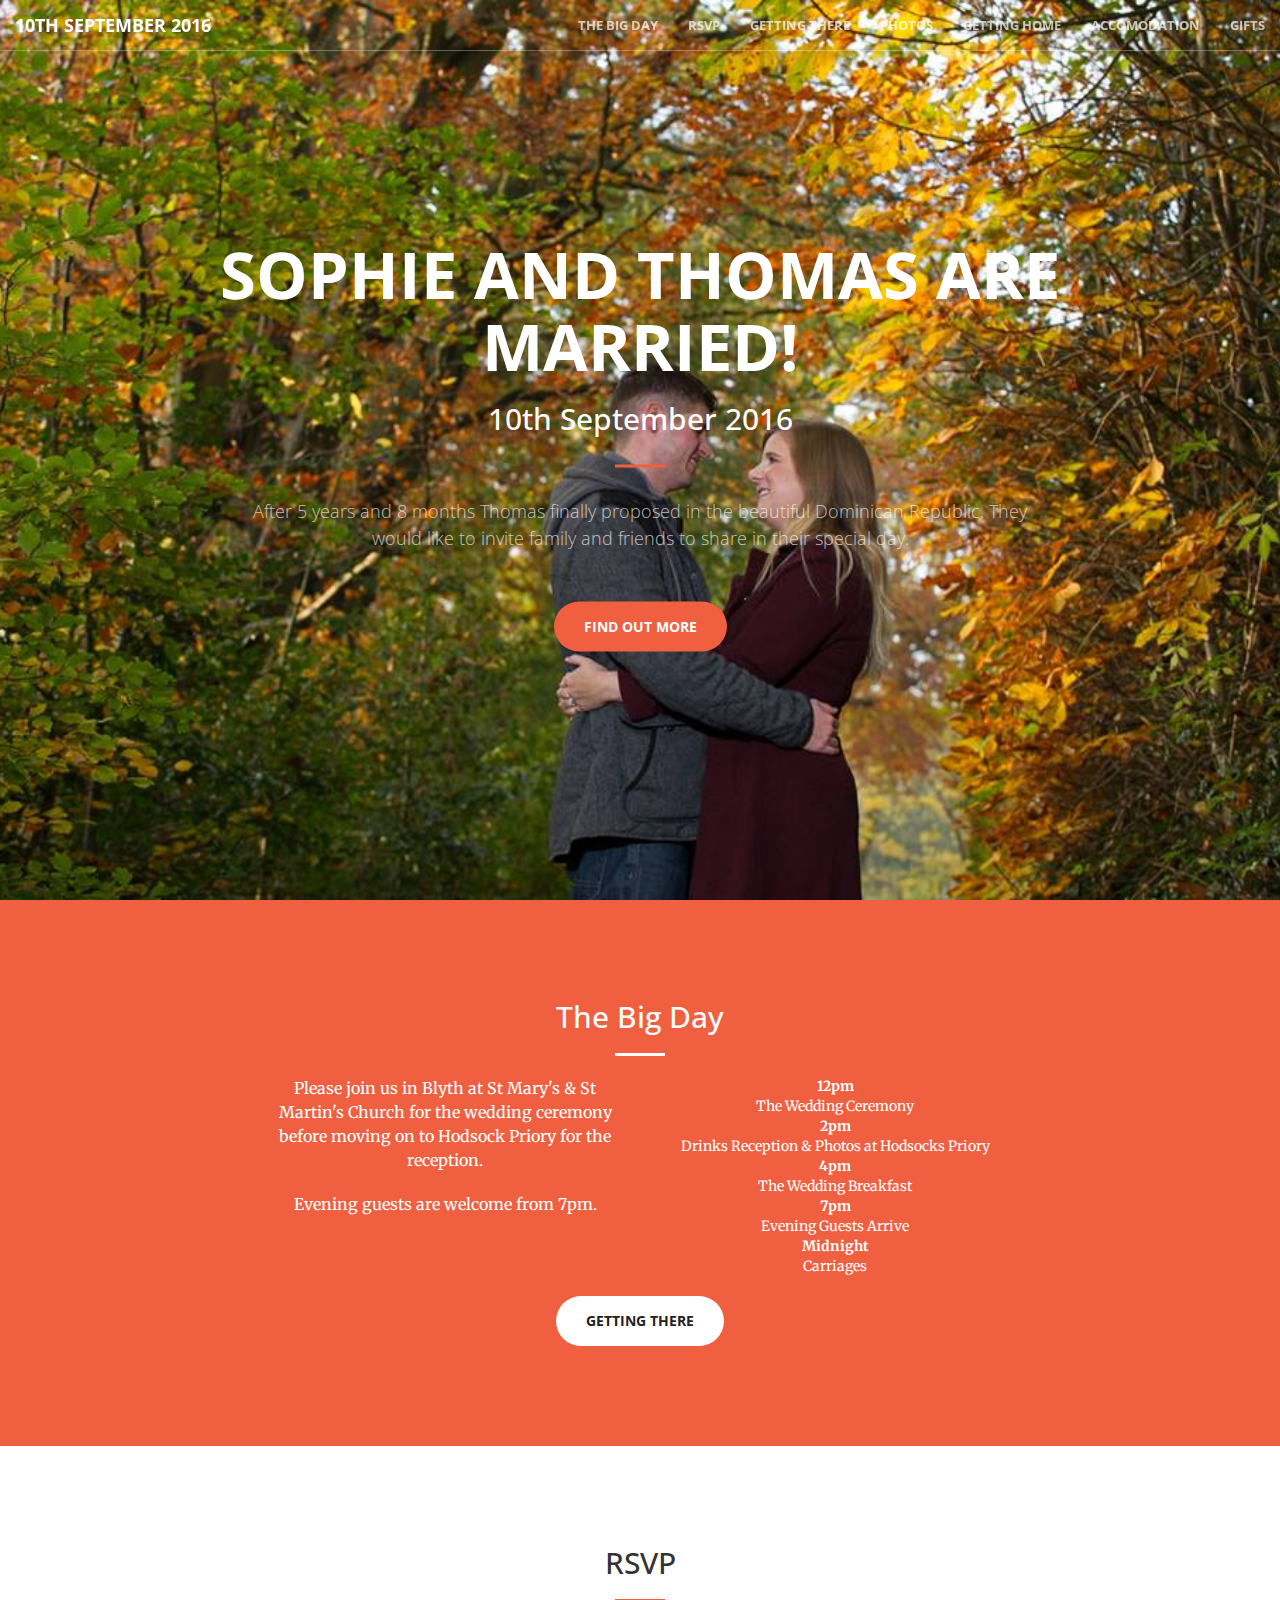
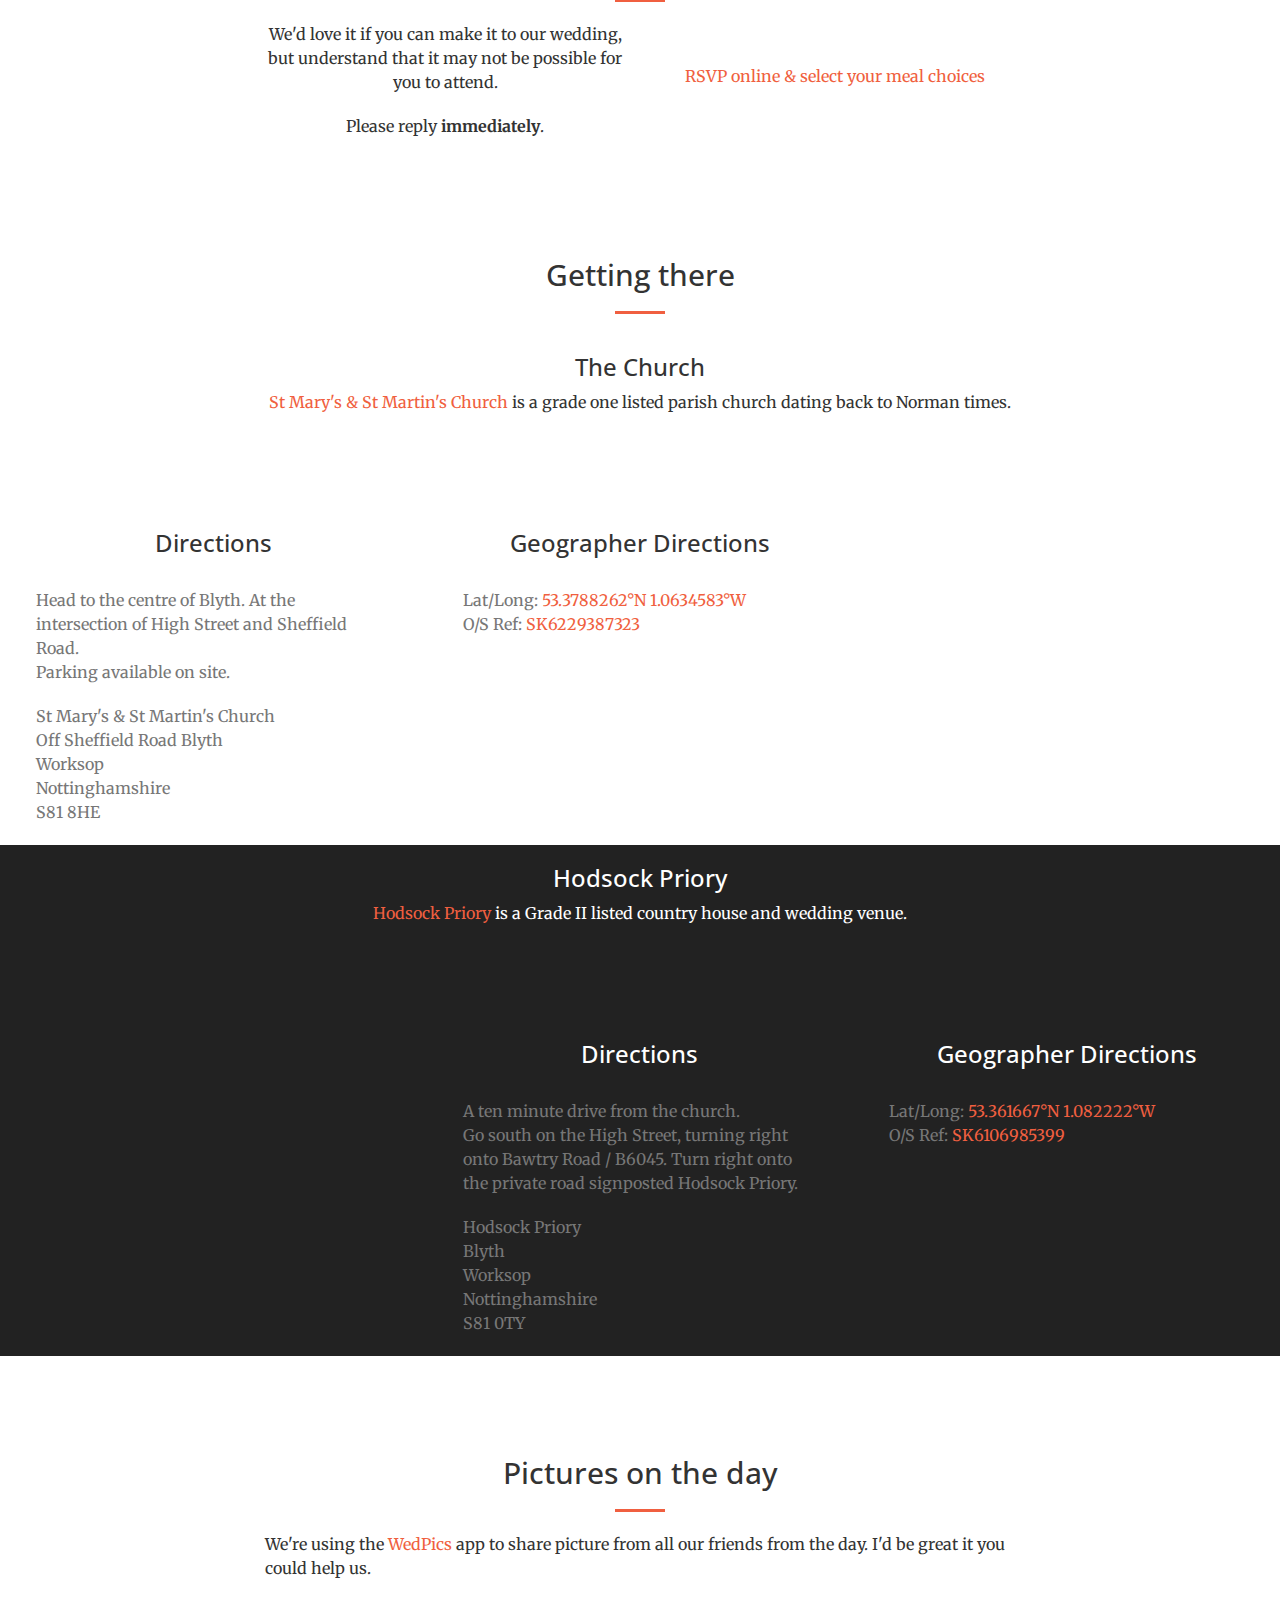
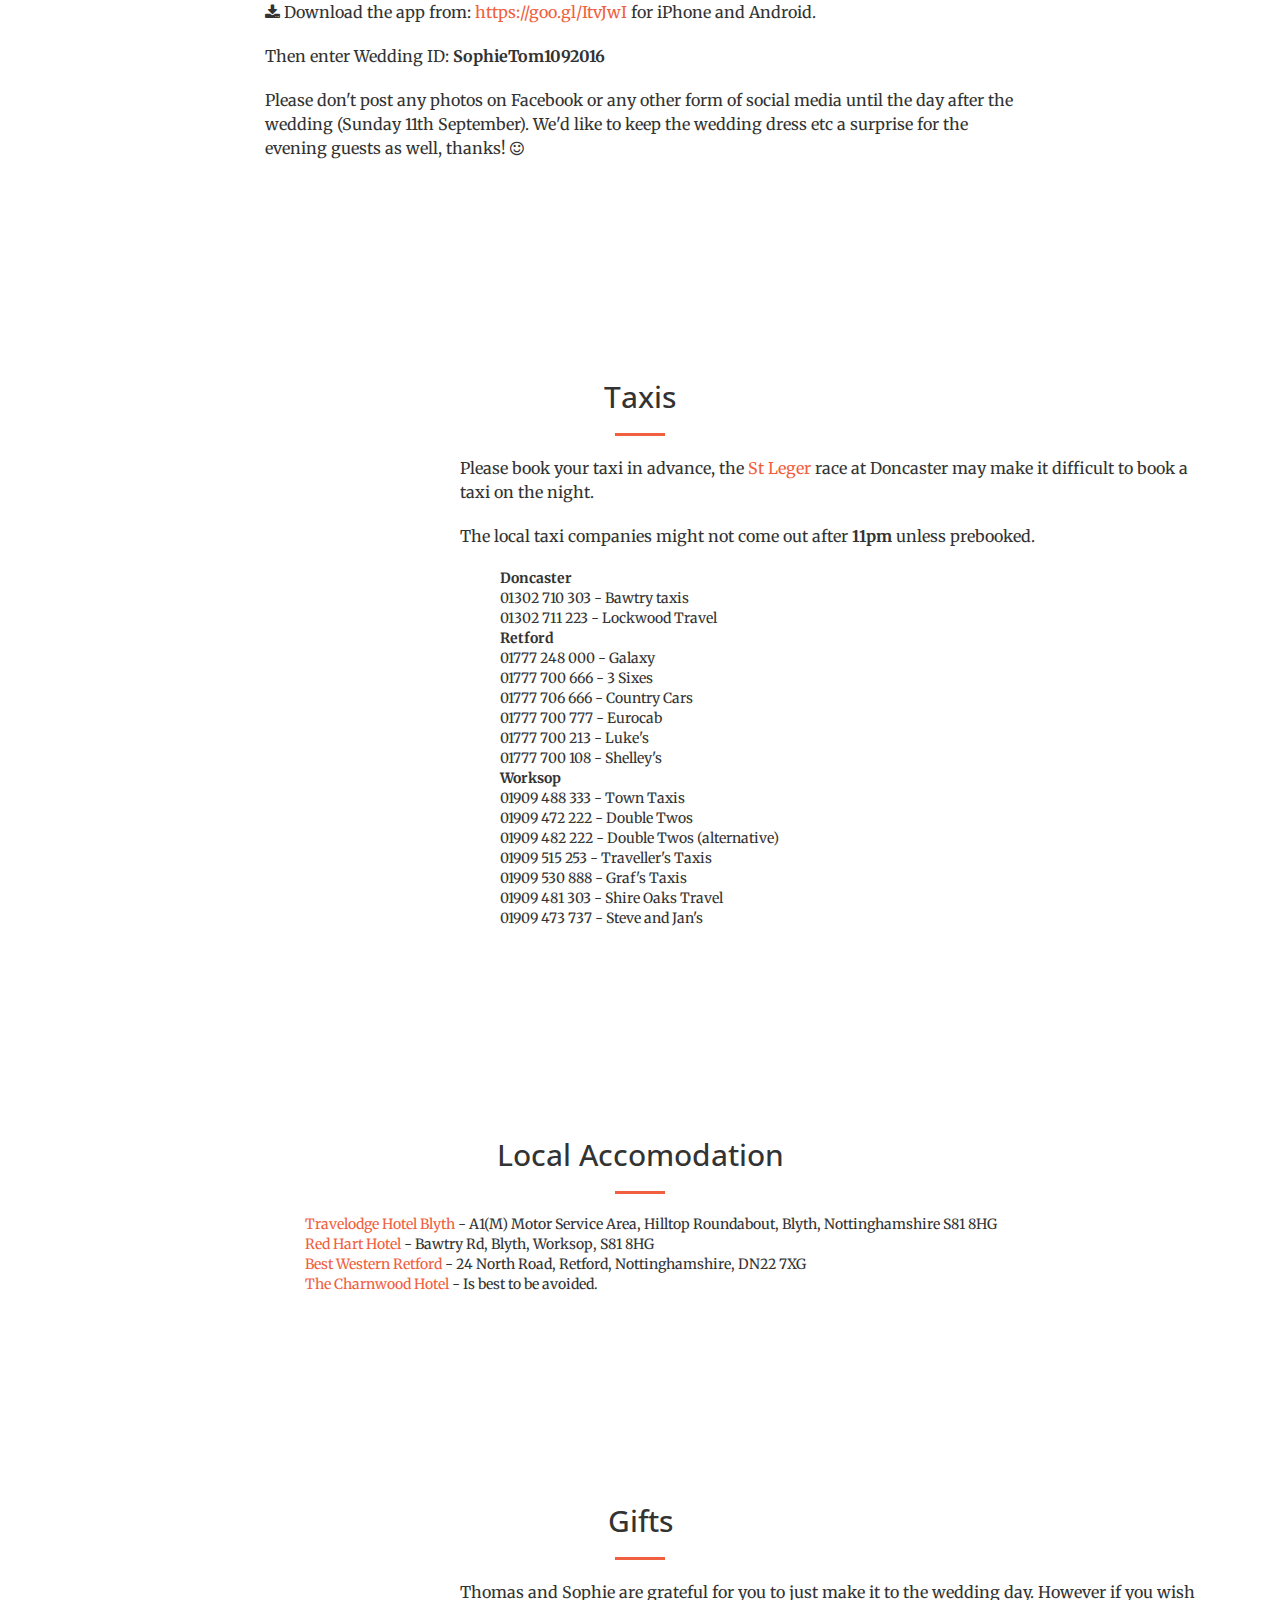
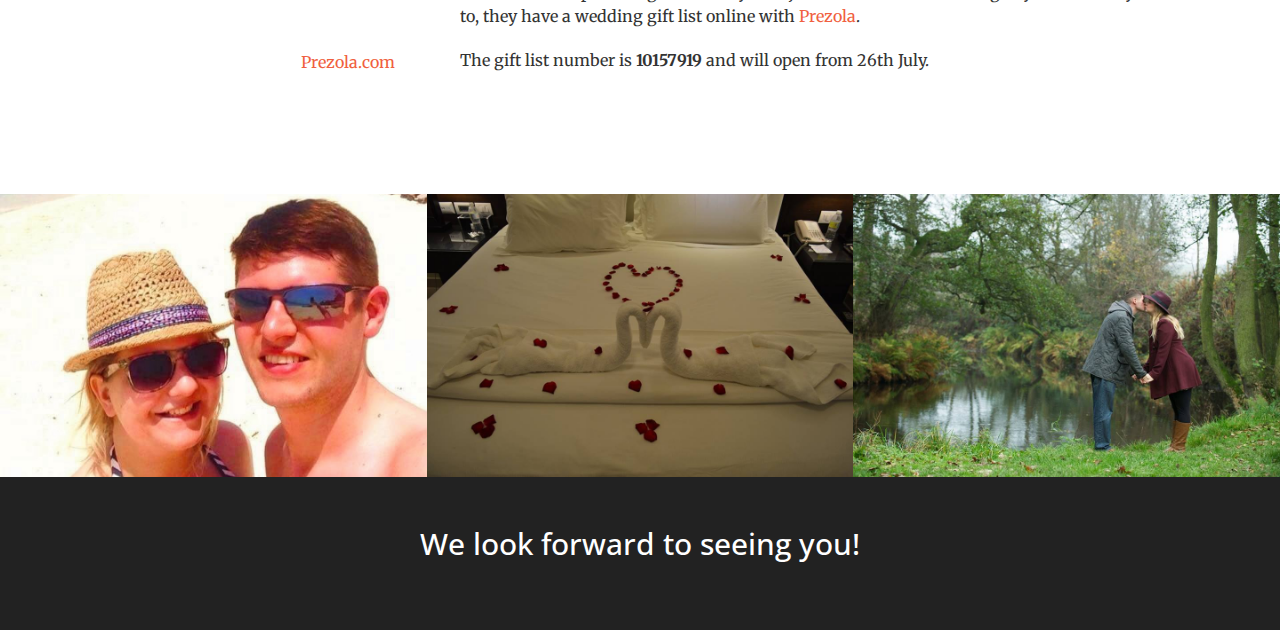
==== commit dff91ca1: "Are married now" ====
--- a/index.html
+++ b/index.html
@@ -83,7 +83,7 @@
     <header>
         <div class="header-content">
             <div class="header-content-inner">
-                <h1>Sophie and Thomas are getting married, soon!</h1>
+                <h1>Sophie and Thomas are married!</h1>
                 <h2>10th September 2016
                 <hr>
                 <p>After 5 years and 8 months Thomas finally proposed in the beautiful Dominican Republic.
